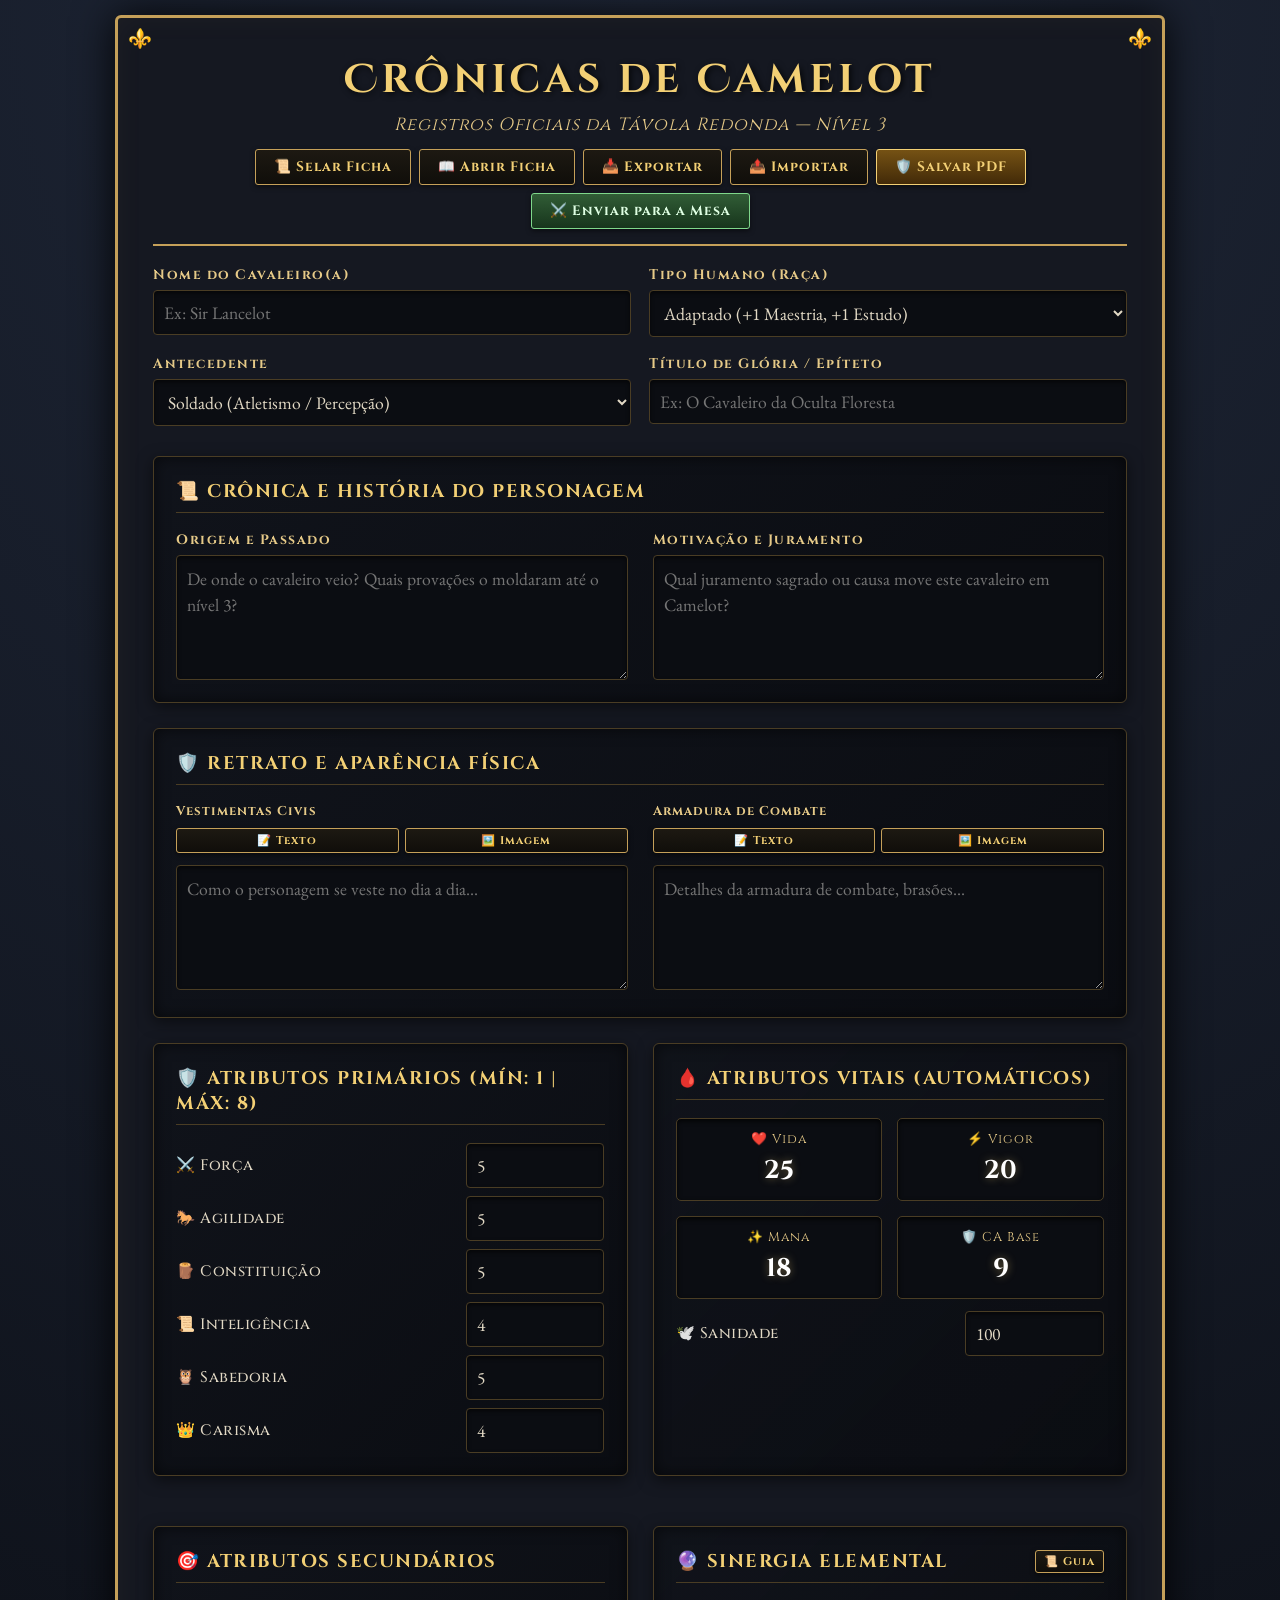
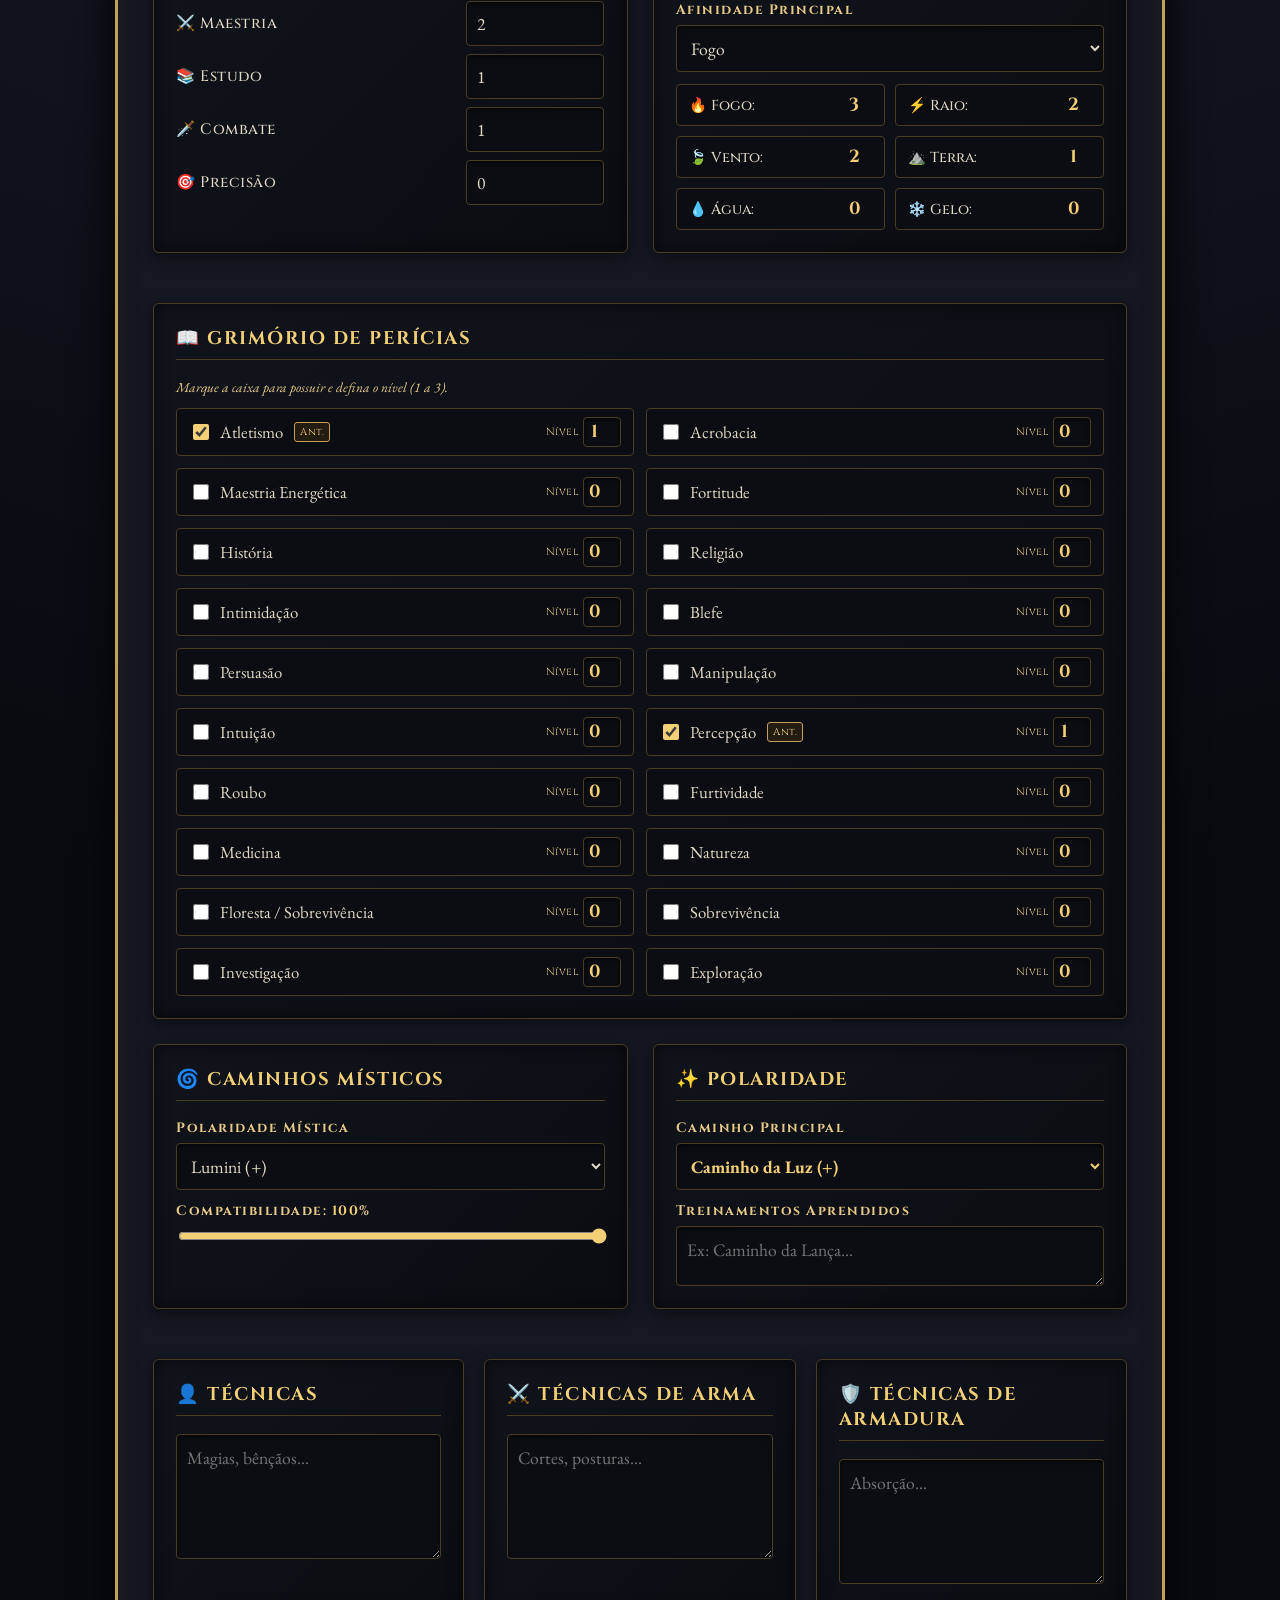
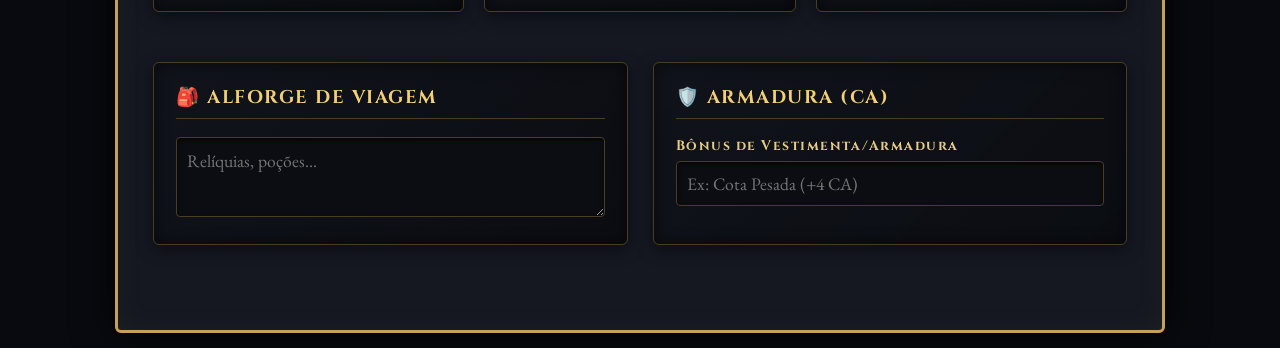
==== ficha-editor.html @ e9be127c "Add files via upload" ====
<!DOCTYPE html>
<html lang="pt-BR">
<head>
    <meta charset="UTF-8">
    <meta name="viewport" content="width=device-width, initial-scale=1.0">
    <title>Crônicas de Camelot — Ficha Integrada à Mesa</title>
    <link href="https://fonts.googleapis.com/css2?family=Cinzel+Decorative:wght@700&family=Cinzel:wght@500;700&family=EB+Garamond:ital,wght@0,400;0,600;1,400&display=swap" rel="stylesheet">
    <style>
        :root {
            --bg-color: #080a0f;
            --panel-bg: #151821; 
            --border-gold: #c5a059; 
            --border-gold-light: #e6ca88;
            --accent-gold: #f3d075; 
            --text-color: #e2d9c5; 
            --input-bg: #0b0d12;
            --iron-dark: #1b202c;
            --shadow-mystic: rgba(197, 160, 89, 0.15);
        }

        /* Correções essenciais para responsividade mobile total */
        * {
            box-sizing: border-box;
        }

        body {
            background-color: var(--bg-color);
            color: var(--text-color);
            font-family: 'EB Garamond', serif;
            margin: 0;
            padding: 15px 10px;
            background-image: 
                radial-gradient(circle at 50% 0%, #1f2738 0%, #080a0f 70%),
                repeating-linear-gradient(45deg, rgba(197,160,89,0.02) 0px, rgba(197,160,89,0.02) 2px, transparent 2px, transparent 40px);
            overflow-x: hidden;
        }

        .ficha-container {
            max-width: 1050px;
            width: 100%;
            margin: 0 auto;
            border: 2px solid var(--border-gold);
            background-color: var(--panel-bg);
            padding: 15px;
            box-shadow: 0 0 20px rgba(0,0,0,0.9);
            border-radius: 6px;
            position: relative;
        }

        @media (min-width: 768px) {
            .ficha-container {
                padding: 35px;
                border-width: 3px;
                box-shadow: 0 0 40px rgba(0,0,0,0.9), inset 0 0 30px rgba(197, 160, 89, 0.05);
            }
        }

        .ficha-container::before, .ficha-container::after {
            content: "⚜️";
            position: absolute;
            color: var(--border-gold);
            font-size: 1.2em;
        }
        .ficha-container::before { top: 8px; left: 10px; }
        .ficha-container::after { top: 8px; right: 10px; }

        header {
            text-align: center;
            border-bottom: 2px solid var(--border-gold);
            padding-bottom: 15px;
            margin-bottom: 20px;
            position: relative;
        }

        h1 {
            font-family: 'Cinzel Decorative', cursive;
            color: var(--accent-gold);
            margin: 0 0 6px 0;
            letter-spacing: 2px;
            font-size: 1.6em;
            text-shadow: 2px 2px 6px rgba(0,0,0,0.8);
        }

        @media (min-width: 768px) {
            h1 {
                font-size: 2.5em;
                letter-spacing: 4px;
            }
        }

        .subtitulo {
            font-family: 'Cinzel', serif;
            font-style: italic;
            color: var(--border-gold-light);
            margin-bottom: 12px;
            font-size: 0.9em;
            letter-spacing: 0.5px;
        }

        @media (min-width: 768px) {
            .subtitulo {
                font-size: 1.1em;
                letter-spacing: 1px;
            }
        }

        .botoes-topo {
            display: flex;
            gap: 8px;
            justify-content: center;
            margin-top: 10px;
            flex-wrap: wrap;
        }

        button {
            font-family: 'Cinzel', serif;
            background: linear-gradient(to bottom, #1d1912, #100e0a);
            color: var(--accent-gold);
            border: 1px solid var(--border-gold);
            padding: 6px 12px;
            cursor: pointer;
            font-weight: bold;
            font-size: 0.75em;
            letter-spacing: 0.5px;
            transition: all 0.3s ease;
            border-radius: 3px;
            box-shadow: 0 2px 5px rgba(0,0,0,0.5);
            flex: 1 1 auto;
            min-width: 120px;
        }

        @media (min-width: 768px) {
            button {
                padding: 8px 18px;
                font-size: 0.85em;
                letter-spacing: 1px;
                flex: initial;
            }
        }

        button:hover {
            background: linear-gradient(to bottom, var(--border-gold), #997839);
            color: #080a0f;
            box-shadow: 0 0 12px var(--border-gold);
            border-color: #fff;
        }

        .grid-dados-gerais {
            display: grid;
            grid-template-columns: 1fr;
            gap: 15px;
            margin-bottom: 20px;
        }

        @media (min-width: 768px) {
            .grid-dados-gerais {
                grid-template-columns: repeat(2, 1fr);
                gap: 18px;
                margin-bottom: 30px;
            }
        }

        .campo-texto {
            display: flex;
            flex-direction: column;
            width: 100%;
        }

        .campo-texto label {
            font-family: 'Cinzel', serif;
            font-size: 0.8em;
            color: var(--border-gold-light);
            margin-bottom: 4px;
            font-weight: 700;
            letter-spacing: 1px;
        }

        @media (min-width: 768px) {
            .campo-texto label {
                font-size: 0.85em;
                letter-spacing: 1.5px;
                margin-bottom: 6px;
            }
        }

        input[type="text"], input[type="number"], select, textarea {
            background-color: var(--input-bg);
            border: 1px solid #4a3d24;
            color: var(--text-color);
            padding: 8px;
            font-family: 'EB Garamond', serif;
            font-size: 1em;
            border-radius: 4px;
            width: 100%;
            box-shadow: inset 0 2px 4px rgba(0,0,0,0.6);
        }

        @media (min-width: 768px) {
            input[type="text"], input[type="number"], select, textarea {
                padding: 10px;
                font-size: 1.1em;
            }
        }

        input:focus, select:focus, textarea:focus {
            outline: none;
            border-color: var(--accent-gold);
            box-shadow: 0 0 8px rgba(243, 208, 117, 0.4), inset 0 2px 4px rgba(0,0,0,0.6);
        }

        .secao-flex {
            display: grid;
            grid-template-columns: 1fr;
            gap: 15px;
            margin-bottom: 20px;
        }

        @media (min-width: 768px) {
            .secao-flex {
                grid-template-columns: 1fr 1fr;
                gap: 25px;
                margin-bottom: 25px;
            }
        }

        .bloco {
            border: 1px solid #4a3d24;
            padding: 15px;
            background: linear-gradient(135deg, rgba(15,18,25,0.8) 0%, rgba(10,12,17,0.95) 100%);
            border-radius: 6px;
            box-shadow: 0 4px 15px rgba(0,0,0,0.5), inset 0 0 15px rgba(0,0,0,0.6);
            margin-bottom: 15px;
            position: relative;
            width: 100%;
            overflow: hidden;
        }

        @media (min-width: 768px) {
            .bloco {
                padding: 22px;
                margin-bottom: 25px;
            }
        }

        .bloco h2 {
            font-family: 'Cinzel', serif;
            font-size: 1em;
            color: var(--accent-gold);
            border-bottom: 1px solid #4a3d24;
            padding-bottom: 6px;
            margin-top: 0;
            margin-bottom: 12px;
            letter-spacing: 1px;
            text-transform: uppercase;
        }

        @media (min-width: 768px) {
            .bloco h2 {
                font-size: 1.15em;
                padding-bottom: 8px;
                margin-bottom: 18px;
                letter-spacing: 1.5px;
            }
        }

        .bloco-header-flex {
            display: flex;
            justify-content: space-between;
            align-items: center;
            border-bottom: 1px solid #4a3d24;
            padding-bottom: 6px;
            margin-bottom: 12px;
        }

        @media (min-width: 768px) {
            .bloco-header-flex {
                padding-bottom: 8px;
                margin-bottom: 18px;
            }
        }

        .bloco-header-flex h2 {
            margin: 0;
            border-bottom: none;
            padding-bottom: 0;
        }

        .grid-atributos {
            display: grid;
            grid-template-columns: 1fr 80px;
            gap: 8px;
            align-items: center;
        }

        @media (min-width: 768px) {
            .grid-atributos {
                grid-template-columns: 2fr 1fr;
                gap: 12px;
            }
        }

        .grid-atributos label {
            font-family: 'Cinzel', serif;
            font-weight: 500;
            font-size: 0.85em;
            letter-spacing: 0.5px;
        }

        @media (min-width: 768px) {
            .grid-atributos label {
                font-size: 0.95em;
            }
        }

        .grid-status {
            display: grid;
            grid-template-columns: repeat(2, 1fr);
            gap: 10px;
        }

        @media (min-width: 768px) {
            .grid-status {
                gap: 15px;
            }
        }

        .status-box {
            text-align: center;
            border: 1px solid #4a3d24;
            padding: 8px;
            background: var(--input-bg);
            border-radius: 5px;
            box-shadow: inset 0 2px 5px rgba(0,0,0,0.8);
        }

        @media (min-width: 768px) {
            .status-box {
                padding: 12px;
            }
        }

        .status-box span {
            display: block;
            font-family: 'Cinzel', serif;
            font-size: 0.7em;
            color: var(--border-gold-light);
            margin-bottom: 4px;
            letter-spacing: 0.5px;
        }

        @media (min-width: 768px) {
            .status-box span {
                font-size: 0.8em;
                letter-spacing: 1px;
                margin-bottom: 5px;
            }
        }

        .status-box .valor-auto {
            font-family: 'Cinzel', serif;
            font-size: 1.3em;
            font-weight: bold;
            color: #fff;
            text-shadow: 0 0 8px rgba(243, 208, 117, 0.4);
        }

        @media (min-width: 768px) {
            .status-box .valor-auto {
                font-size: 1.6em;
            }
        }

        .pentagono-grid {
            display: grid;
            grid-template-columns: 1fr;
            gap: 8px;
        }

        @media (min-width: 480px) {
            .pentagono-grid {
                grid-template-columns: repeat(2, 1fr);
                gap: 10px;
            }
        }

        .elemento-box {
            display: flex;
            justify-content: space-between;
            align-items: center;
            background: var(--input-bg);
            padding: 6px 10px;
            border: 1px solid #4a3d24;
            border-radius: 4px;
        }

        @media (min-width: 768px) {
            .elemento-box {
                padding: 8px 12px;
            }
        }

        .elemento-box label { 
            font-family: 'Cinzel', serif;
            font-weight: 500;
            font-size: 0.85em;
        }

        @media (min-width: 768px) {
            .elemento-box label {
                font-size: 0.9em;
            }
        }

        .elemento-box span.valor-elem { 
            font-family: 'Cinzel', serif;
            font-size: 1.1em; 
            font-weight: bold; 
            color: var(--accent-gold); 
            width: 35px; 
            text-align: center; 
        }

        .secao-tecnicas-tripla {
            display: grid;
            grid-template-columns: 1fr;
            gap: 15px;
            margin-bottom: 20px;
        }

        @media (min-width: 768px) {
            .secao-tecnicas-tripla {
                grid-template-columns: repeat(3, 1fr);
                gap: 20px;
                margin-bottom: 25px;
            }
        }

        textarea {
            width: 100%;
            box-sizing: border-box;
            resize: vertical;
            height: 100px;
            line-height: 1.4;
        }

        @media (min-width: 768px) {
            textarea {
                height: 125px;
                line-height: 1.5;
            }
        }

        .modo-container {
            display: flex;
            flex-direction: column;
            gap: 8px;
        }

        .botoes-modo {
            display: flex;
            gap: 6px;
            margin-bottom: 4px;
            flex-wrap: wrap;
        }

        .botoes-modo button {
            font-size: 0.7em;
            padding: 4px 8px;
            min-width: auto;
            flex: 1;
        }

        .painel-modo {
            display: none;
        }

        .painel-modo.ativo {
            display: block;
        }

        .preview-container {
            border: 1px dashed #4a3d24;
            padding: 8px;
            text-align: center;
            background: var(--input-bg);
            border-radius: 4px;
            min-height: 100px;
            display: flex;
            flex-direction: column;
            align-items: center;
            justify-content: center;
        }

        .preview-img {
            max-width: 100%;
            max-height: 130px;
            object-fit: contain;
            border-radius: 4px;
            border: 1px solid var(--border-gold);
            margin-top: 5px;
        }

        .pericias-container {
            display: grid;
            grid-template-columns: 1fr;
            gap: 8px;
            margin-top: 10px;
        }

        @media (min-width: 768px) {
            .pericias-container {
                grid-template-columns: repeat(2, 1fr);
                gap: 12px;
            }
        }

        .pericia-item {
            display: flex;
            align-items: center;
            justify-content: space-between;
            background: var(--input-bg);
            padding: 6px 10px;
            border: 1px solid #4a3d24;
            border-radius: 4px;
        }

        @media (min-width: 768px) {
            .pericia-item {
                padding: 8px 12px;
            }
        }

        .pericia-info {
            display: flex;
            align-items: center;
            gap: 6px;
            font-size: 0.95em;
            flex-wrap: wrap;
        }

        @media (min-width: 768px) {
            .pericia-info {
                gap: 8px;
                font-size: 1.05em;
            }
        }

        .pericia-info input[type="checkbox"] {
            accent-color: var(--accent-gold);
            width: 16px;
            height: 16px;
            cursor: pointer;
        }

        .pericia-graduacao {
            display: flex;
            align-items: center;
            gap: 4px;
        }

        .pericia-graduacao label {
            font-family: 'Cinzel', serif;
            font-size: 0.65em;
            color: var(--border-gold-light);
            letter-spacing: 0.5px;
        }

        .pericia-graduacao input[type="number"] {
            width: 38px;
            padding: 2px;
            text-align: center;
            font-weight: bold;
            color: var(--accent-gold);
            font-family: 'Cinzel', serif;
        }

        .tag-origem {
            font-family: 'Cinzel', serif;
            font-size: 0.6em;
            background: #231c11;
            color: var(--accent-gold);
            padding: 2px 5px;
            border-radius: 3px;
            border: 1px solid var(--border-gold);
            margin-left: 3px;
            letter-spacing: 0.5px;
        }

        .modal {
            display: none;
            position: fixed;
            z-index: 1000;
            left: 0;
            top: 0;
            width: 100%;
            height: 100%;
            overflow: auto;
            background-color: rgba(5,7,10,0.85);
            padding: 10px;
        }

        .modal-content {
            background-color: var(--panel-bg);
            margin: 20% auto;
            padding: 20px;
            border: 2px solid var(--border-gold);
            width: 100%;
            max-width: 600px;
            border-radius: 6px;
            box-shadow: 0 0 30px rgba(0,0,0,0.9);
            color: var(--text-color);
        }

        @media (min-width: 768px) {
            .modal-content {
                margin: 10% auto;
                padding: 30px;
            }
        }

        .modal-content h3 {
            font-family: 'Cinzel', serif;
            color: var(--accent-gold);
            margin-top: 0;
            border-bottom: 1px solid var(--border-gold);
            padding-bottom: 8px;
            letter-spacing: 1.5px;
        }

        .close-btn {
            color: var(--border-gold);
            float: right;
            font-size: 26px;
            font-weight: bold;
            cursor: pointer;
        }

        .close-btn:hover {
            color: #fff;
        }

        .modal-body ul {
            padding-left: 15px;
            line-height: 1.6;
            font-size: 0.95em;
        }

        /* CONFIGURAÇÕES DE IMPRESSÃO / PDF LIMPO */
        @media print {
            body {
                background: #080a0f !important;
                -webkit-print-color-adjust: exact;
                print-color-adjust: exact;
                padding: 0;
            }

            .botoes-topo, .botoes-modo, input[type="file"], button[onclick*="abrirModalPentagono"] {
                display: none !important;
            }

            .ficha-container {
                border: none;
                box-shadow: none;
                padding: 5px;
                max-width: 100%;
            }

            .bloco, header, .grid-dados-gerais, .secao-flex {
                break-inside: avoid;
                page-break-inside: avoid;
            }

            .pdf-page-break {
                break-before: page;
                page-break-before: always;
            }

            input[type="text"], input[type="number"], select {
                border: none !important;
                background: transparent !important;
                color: var(--accent-gold) !important;
                box-shadow: none !important;
                font-family: 'Cinzel', serif !important;
                font-weight: bold;
                padding: 0 !important;
            }

            textarea {
                border: 1px solid #4a3d24 !important;
                background: #0b0d12 !important;
                color: #e2d9c5 !important;
            }

            .pericia-item.nao-marcada-pdf {
                display: none !important;
            }
        }
        body.modo-visualizacao .botoes-topo { display:none !important; }
        body.modo-visualizacao input, body.modo-visualizacao select, body.modo-visualizacao textarea, body.modo-visualizacao input[type="range"], body.modo-visualizacao input[type="checkbox"] { pointer-events:none; }
        body.modo-visualizacao { padding-top: 8px; }
    </style>
</head>
<body>

<div class="ficha-container" id="ficha-para-pdf">
    <header>
        <h1>Crônicas de Camelot</h1>
        <div class="subtitulo">Registros Oficiais da Távola Redonda — Nível 3</div>
        <div class="botoes-topo">
            <button onclick="salvarLocal()">📜 Selar Ficha</button>
            <button onclick="carregarLocal()">📖 Abrir Ficha</button>
            <button onclick="exportarJSON()">📥 Exportar</button>
            <button onclick="importarJSON()">📤 Importar</button>
            <button onclick="gerarPDF()" style="background: linear-gradient(to bottom, #755214, #422a08); border-color: var(--accent-gold);">🛡️ Salvar PDF</button>
            <button onclick="enviarFichaParaMesa()" id="btn-enviar-mesa" style="background: linear-gradient(to bottom, #315d36, #17351c); border-color: #7fd88b; color: #dfffe3;">⚔️ Enviar para a Mesa</button>
            <input type="file" id="fileInput" style="display:none" onchange="lerArquivoJSON(event)">
        </div>
    </header>

    <!-- Dados do Cavaleiro / Nobre -->
    <div class="grid-dados-gerais">
        <div class="campo-texto">
            <label>Nome do Cavaleiro(a)</label>
            <input type="text" id="nome" placeholder="Ex: Sir Lancelot">
        </div>
        <div class="campo-texto">
            <label>Tipo Humano (Raça)</label>
            <select id="tipo_humano" onchange="atualizarOrigemPericias()">
                <option value="Adaptado">Adaptado (+1 Maestria, +1 Estudo)</option>
                <option value="Prodígio">Prodígio (+2 Maestria)</option>
                <option value="Esforço">Esforço (+1 Força, +1 Precisão)</option>
                <option value="Gênio">Gênio (+2 Estudo)</option>
                <option value="Robusto">Robusto (+2 Força)</option>
                <option value="Aguçado">Aguçado (+2 Precisão)</option>
            </select>
        </div>
        <div class="campo-texto">
            <label>Antecedente</label>
            <select id="antecedente" onchange="atualizarOrigemPericias()">
                <option value="Soldado">Soldado (Atletismo / Percepção)</option>
                <option value="Procurado">Procurado (Roubo / Furtividade)</option>
                <option value="Estudioso">Estudioso (Maestria Energética / Intuição)</option>
                <option value="Historiador">Historiador (História / Religião)</option>
                <option value="Malandro">Malandro (Persuasão / Manipulação)</option>
                <option value="Herói">Herói (Fortitude / Sobrevivência)</option>
                <option value="Vingador">Vingador (Investigação / Exploração)</option>
                <option value="Nativo">Nativo da Fronteira (Natureza / Floresta)</option>
            </select>
        </div>
        <div class="campo-texto">
            <label>Título de Glória / Epíteto</label>
            <input type="text" id="titulo" placeholder="Ex: O Cavaleiro da Oculta Floresta">
        </div>
    </div>

    <!-- Seção de História e Origem -->
    <div class="bloco">
        <h2>📜 Crônica e História do Personagem</h2>
        <div class="secao-flex" style="margin-bottom: 0;">
            <div class="campo-texto">
                <label>Origem e Passado</label>
                <textarea id="historia_origem" placeholder="De onde o cavaleiro veio? Quais provações o moldaram até o nível 3?"></textarea>
            </div>
            <div class="campo-texto">
                <label>Motivação e Juramento</label>
                <textarea id="historia_motivacao" placeholder="Qual juramento sagrado ou causa move este cavaleiro em Camelot?"></textarea>
            </div>
        </div>
    </div>

    <!-- Seção de Aparência -->
    <div class="bloco">
        <h2>🛡️ Retrato e Aparência Física</h2>
        <div class="secao-flex" style="margin-bottom: 0;">
            <div class="modo-container">
                <label style="font-family: 'Cinzel', serif; font-size: 0.8em; color: var(--border-gold-light); font-weight: 700; letter-spacing: 1px;">Vestimentas Civis</label>
                <div class="botoes-modo">
                    <button type="button" onclick="mudarModoAparencia('civil', 'texto')">📝 Texto</button>
                    <button type="button" onclick="mudarModoAparencia('civil', 'imagem')">🖼️ Imagem</button>
                </div>
                <div id="painel_civil_texto" class="painel-modo ativo">
                    <textarea id="aparencia_civil" placeholder="Como o personagem se veste no dia a dia..."></textarea>
                </div>
                <div id="painel_civil_imagem" class="painel-modo">
                    <div class="preview-container">
                        <input type="file" accept="image/*" onchange="carregarImagem(event, 'preview_civil_img', 'input_civil_base64')" style="font-size: 0.75em;">
                        <input type="hidden" id="input_civil_base64">
                        <div id="container_preview_civil">
                            <img id="preview_civil_img" class="preview-img" style="display:none;">
                        </div>
                    </div>
                </div>
            </div>

            <div class="modo-container">
                <label style="font-family: 'Cinzel', serif; font-size: 0.8em; color: var(--border-gold-light); font-weight: 700; letter-spacing: 1px;">Armadura de Combate</label>
                <div class="botoes-modo">
                    <button type="button" onclick="mudarModoAparencia('armadura', 'texto')">📝 Texto</button>
                    <button type="button" onclick="mudarModoAparencia('armadura', 'imagem')">🖼️ Imagem</button>
                </div>
                <div id="painel_armadura_texto" class="painel-modo ativo">
                    <textarea id="aparencia_armadura" placeholder="Detalhes da armadura de combate, brasões..."></textarea>
                </div>
                <div id="painel_armadura_imagem" class="painel-modo">
                    <div class="preview-container">
                        <input type="file" accept="image/*" onchange="carregarImagem(event, 'preview_armadura_img', 'input_armadura_base64')" style="font-size: 0.75em;">
                        <input type="hidden" id="input_armadura_base64">
                        <div id="container_preview_armadura">
                            <img id="preview_armadura_img" class="preview-img" style="display:none;">
                        </div>
                    </div>
                </div>
            </div>
        </div>
    </div>

    <!-- SALTO DE PÁGINA ESTRUTURADO PARA O PDF -->
    <div class="pdf-page-break"></div>

    <!-- Atributos Primários e Sinais Vitais -->
    <div class="secao-flex">
        <div class="bloco">
            <h2>🛡️ Atributos Primários (Mín: 1 | Máx: 8)</h2>
            <div class="grid-atributos" style="margin-bottom: 8px;">
                <label>⚔️ Força</label>
                <input type="number" id="attr_forca" value="5" min="1" max="8" onchange="calcularTudo()">
            </div>
            <div class="grid-atributos" style="margin-bottom: 8px;">
                <label>🐎 Agilidade</label>
                <input type="number" id="attr_agilidade" value="5" min="1" max="8" onchange="calcularTudo()">
            </div>
            <div class="grid-atributos" style="margin-bottom: 8px;">
                <label>🪵 Constituição</label>
                <input type="number" id="attr_constituicao" value="5" min="1" max="8" onchange="calcularTudo()">
            </div>
            <div class="grid-atributos" style="margin-bottom: 8px;">
                <label>📜 Inteligência</label>
                <input type="number" id="attr_inteligencia" value="4" min="1" max="8" onchange="calcularTudo()">
            </div>
            <div class="grid-atributos" style="margin-bottom: 8px;">
                <label>🦉 Sabedoria</label>
                <input type="number" id="attr_sabedoria" value="5" min="1" max="8" onchange="calcularTudo()">
            </div>
            <div class="grid-atributos">
                <label>👑 Carisma</label>
                <input type="number" id="attr_carisma" value="4" min="1" max="8" onchange="calcularTudo()">
            </div>
        </div>

        <div class="bloco">
            <h2>🩸 Atributos Vitais (Automáticos)</h2>
            <div class="grid-status" style="margin-bottom: 12px;">
                <div class="status-box">
                    <span>❤️ Vida</span>
                    <div class="valor-auto" id="vida_max">25</div>
                </div>
                <div class="status-box">
                    <span>⚡ Vigor</span>
                    <div class="valor-auto" id="vigor_max">20</div>
                </div>
                <div class="status-box">
                    <span>✨ Mana</span>
                    <div class="valor-auto" id="manipulacao_max">18</div>
                </div>
                <div class="status-box">
                    <span>🛡️ CA Base</span>
                    <div class="valor-auto" id="ca_base">9</div>
                </div>
            </div>
            <div class="grid-atributos">
                <label>🕊️ Sanidade</label>
                <input type="number" id="sanidade_atual" value="100">
            </div>
        </div>
    </div>

    <!-- Atributos Secundários e Elementos -->
    <div class="secao-flex">
        <div class="bloco">
            <h2>🎯 Atributos Secundários</h2>
            <div class="grid-atributos" style="margin-bottom: 8px;">
                <label>⚔️ Maestria</label>
                <input type="number" id="sec_maestria" value="2" min="0" max="8">
            </div>
            <div class="grid-atributos" style="margin-bottom: 8px;">
                <label>📚 Estudo</label>
                <input type="number" id="sec_estudo" value="1" min="0" max="8">
            </div>
            <div class="grid-atributos" style="margin-bottom: 8px;">
                <label>🗡️ Combate</label>
                <input type="number" id="sec_combate" value="1" min="0" max="8">
            </div>
            <div class="grid-atributos">
                <label>🎯 Precisão</label>
                <input type="number" id="sec_precisao" value="0" min="0" max="8">
            </div>
        </div>

        <div class="bloco">
            <div class="bloco-header-flex">
                <h2>🔮 Sinergia Elemental</h2>
                <button type="button" onclick="abrirModalPentagono()" style="font-size: 0.7em; padding: 3px 8px; min-width: auto;">📜 Guia</button>
            </div>
            <div class="campo-texto" style="margin-bottom: 12px;">
                <label>Afinidade Principal</label>
                <select id="afinidade_principal" onchange="atualizarElementos()">
                    <option value="Fogo">Fogo</option>
                    <option value="Raio">Raio</option>
                    <option value="Terra">Terra</option>
                    <option value="Água">Água</option>
                    <option value="Gelo">Gelo</option>
                    <option value="Vento">Vento</option>
                </select>
            </div>
            <div class="pentagono-grid">
                <div class="elemento-box"><label>🔥 Fogo:</label><span id="val_fogo" class="valor-elem">3</span></div>
                <div class="elemento-box"><label>⚡ Raio:</label><span id="val_raio" class="valor-elem">2</span></div>
                <div class="elemento-box"><label>🍃 Vento:</label><span id="val_vento" class="valor-elem">2</span></div>
                <div class="elemento-box"><label>⛰️ Terra:</label><span id="val_terra" class="valor-elem">1</span></div>
                <div class="elemento-box"><label>💧 Água:</label><span id="val_agua" class="valor-elem">0</span></div>
                <div class="elemento-box"><label>❄️ Gelo:</label><span id="val_gelo" class="valor-elem">0</span></div>
            </div>
        </div>
    </div>

    <!-- SEGUNDO SALTO DE PÁGINA PARA O PDF -->
    <div class="pdf-page-break"></div>

    <!-- Seção Detalhada de Perícias -->
    <div class="bloco">
        <h2>📖 Grimório de Perícias</h2>
        <div style="font-size: 0.85em; color: var(--border-gold-light); margin-bottom: 12px; font-style: italic;">
            Marque a caixa para possuir e defina o nível (1 a 3).
        </div>
        <div class="pericias-container" id="lista_pericias_container"></div>
    </div>

    <!-- Seção de Polaridade Energética e Caminhos (Seções Trocadas conforme instrução) -->
    <div class="secao-flex">
        <div class="bloco">
            <h2>🌀 Caminhos Místicos</h2>
            <div class="campo-texto" style="margin-bottom: 12px;">
                <label>Polaridade Mística</label>
                <select id="polaridade_energia">
                    <option value="Lumini">Lumini (+)</option>
                    <option value="Umbra">Umbra (-)</option>
                </select>
            </div>
            <div class="campo-texto">
                <label>Compatibilidade: <span id="label_porcentagem_valor" style="color: var(--accent-gold);">100</span>%</label>
                <input type="range" id="energia_porcentagem" min="0" max="100" value="100" oninput="atualizarPorcentagemEnergia(this.value)" style="accent-color: var(--accent-gold); cursor: pointer; width: 100%;">
            </div>
        </div>

        <div class="bloco">
            <h2>✨ Polaridade</h2>
            <div class="campo-texto" style="margin-bottom: 12px;">
                <label>Caminho Principal</label>
                <select id="caminho_principal" style="font-weight: bold; color: var(--accent-gold);">
                    <option value="Luz">Caminho da Luz (+)</option>
                    <option value="Sombras">Caminho das Sombras (-)</option>
                </select>
            </div>
            <div class="campo-texto">
                <label>Treinamentos Aprendidos</label>
                <textarea id="caminhos_treinados" style="height: 60px;" placeholder="Ex: Caminho da Lança..."></textarea>
            </div>
        </div>
    </div>

    <!-- Técnicas Triplas -->
    <div class="secao-tecnicas-tripla">
        <div class="bloco">
            <h2>👤 Técnicas</h2>
            <textarea id="tecnicas_personagem" placeholder="Magias, bênçãos..."></textarea>
        </div>
        <div class="bloco">
            <h2>⚔️ Técnicas de Arma</h2>
            <textarea id="tecnicas_arma" placeholder="Cortes, posturas..."></textarea>
        </div>
        <div class="bloco">
            <h2>🛡️ Técnicas de Armadura</h2>
            <textarea id="tecnicas_armadura" placeholder="Absorção..."></textarea>
        </div>
    </div>

    <!-- Alforge e Energias -->
    <div class="secao-flex">
        <div class="bloco">
            <h2>🎒 Alforge de Viagem</h2>
            <textarea id="inventario" style="height: 80px;" placeholder="Relíquias, poções..."></textarea>
        </div>
        <div class="bloco">
            <h2>🛡️ Armadura (CA)</h2>
            <div class="campo-texto" style="margin-bottom: 8px;">
                <label>Bônus de Vestimenta/Armadura</label>
                <input type="text" id="armadura_tipo" placeholder="Ex: Cota Pesada (+4 CA)">
            </div>
        </div>
    </div>

</div>

<!-- Janela Modal (Guia do Pentágono Elemental) -->
<div id="modalPentagono" class="modal">
    <div class="modal-content">
        <span class="close-btn" onclick="fecharModalPentagono()">&times;</span>
        <h3>🔮 Guia do Pentágono Elemental</h3>
        <div class="modal-body">
            <p>Ao selecionar a sua <b>Afinidade Principal</b>, o diagrama calcula automaticamente o fluxo de sinergia:</p>
            <ul>
                <li><b>Valores:</b>
                    <br>• <b>Principal:</b> <b>3</b>.
                    <br>• <b>Conexão Forte:</b> <b>2</b>.
                    <br>• <b>Conexão Fraca:</b> <b>1</b>.
                    <br>• <b>Opostos:</b> <b>0</b>.
                </li>
            </ul>
        </div>
    </div>
</div>

<script>
const mapaSinergias = {
    "Fogo": { Fogo: 3, Raio: 2, Vento: 2, Terra: 1, Água: 0, Gelo: 0 },
    "Raio": { Raio: 3, Fogo: 2, Terra: 2, Vento: 1, Gelo: 0, Água: 0 },
    "Terra": { Terra: 3, Raio: 2, Gelo: 2, Água: 1, Fogo: 0, Vento: 0 },
    "Água": { Água: 3, Gelo: 2, Terra: 2, Fogo: 1, Raio: 0, Gelo: 0 },
    "Gelo": { Gelo: 3, Água: 2, Vento: 2, Terra: 1, Fogo: 0, Raio: 0 },
    "Vento": { Vento: 3, Fogo: 2, Gelo: 2, Raio: 1, Terra: 0, Água: 0 }
};

const periciasCatalogo = [
    { id: 'atletismo', nome: 'Atletismo', antecedentes: ['Soldado'] },
    { id: 'acrobacia', nome: 'Acrobacia', antecedentes: [] },
    { id: 'maestria_energetica', nome: 'Maestria Energética', antecedentes: ['Estudioso'] },
    { id: 'fortitude', nome: 'Fortitude', antecedentes: ['Herói'] },
    { id: 'historia', nome: 'História', antecedentes: ['Historiador'] },
    { id: 'religiao', nome: 'Religião', antecedentes: ['Historiador'] },
    { id: 'intimidacao', nome: 'Intimidação', antecedentes: [] },
    { id: 'blefe', nome: 'Blefe', antecedentes: [] },
    { id: 'persuasao', nome: 'Persuasão', antecedentes: ['Malandro'] },
    { id: 'manipulacao', nome: 'Manipulação', antecedentes: ['Malandro'] },
    { id: 'intuicao', nome: 'Intuição', antecedentes: ['Estudioso'] },
    { id: 'percepcao', nome: 'Percepção', antecedentes: ['Soldado'] },
    { id: 'roubo', nome: 'Roubo', antecedentes: ['Procurado'] },
    { id: 'furtividade', nome: 'Furtividade', antecedentes: ['Procurado'] },
    { id: 'medicina', nome: 'Medicina', antecedentes: [] },
    { id: 'natureza', nome: 'Natureza', antecedentes: ['Nativo'] },
    { id: 'floresta', nome: 'Floresta / Sobrevivência', antecedentes: ['Nativo'] },
    { id: 'sobrevivencia', nome: 'Sobrevivência', antecedentes: ['Herói'] },
    { id: 'investigacao', nome: 'Investigação', antecedentes: ['Vingador'] },
    { id: 'exploracao', nome: 'Exploração', antecedentes: ['Vingador'] }
];

function construirListaPericias() {
    const container = document.getElementById('lista_pericias_container');
    container.innerHTML = '';
    periciasCatalogo.forEach(p => {
        container.innerHTML += `
            <div class="pericia-item" id="per_item_div_${p.id}">
                <div class="pericia-info">
                    <input type="checkbox" id="per_chk_${p.id}" onchange="verificarPericiaImpressao('${p.id}')">
                    <label for="per_chk_${p.id}">${p.nome}</label>
                    <span id="per_tag_${p.id}" style="display:none;" class="tag-origem">Ant.</span>
                </div>
                <div class="pericia-graduacao">
                    <label>Nível</label>
                    <input type="number" id="per_val_${p.id}" min="0" max="3" value="0" onchange="verificarPericiaImpressao('${p.id}')">
                </div>
            </div>
        `;
    });
    atualizarOrigemPericias();
}

function verificarPericiaImpressao(id) {
    const chk = document.getElementById(`per_chk_${id}`);
    const val = document.getElementById(`per_val_${id}`);
    const itemDiv = document.getElementById(`per_item_div_${id}`);
    
    if (!chk.checked && parseInt(val.value) === 0) {
        itemDiv.classList.add('nao-marcada-pdf');
    } else {
        itemDiv.classList.remove('nao-marcada-pdf');
    }
}

function atualizarOrigemPericias() {
    const antecedenteSelecionado = document.getElementById('antecedente').value;
    periciasCatalogo.forEach(p => {
        const tag = document.getElementById(`per_tag_${p.id}`);
        const chk = document.getElementById(`per_chk_${p.id}`);
        const val = document.getElementById(`per_val_${p.id}`);
        if (p.antecedentes.includes(antecedenteSelecionado)) {
            tag.style.display = 'inline-block';
            chk.checked = true; 
            if (parseInt(val.value) === 0) val.value = 1; 
        } else {
            tag.style.display = 'none';
        }
        verificarPericiaImpressao(p.id);
    });
}

function mudarModoAparencia(alvo, modo) {
    const painelTexto = document.getElementById(`painel_${alvo}_texto`);
    const painelImagem = document.getElementById(`painel_${alvo}_imagem`);
    if (modo === 'texto') {
        painelTexto.classList.add('ativo');
        painelImagem.classList.remove('ativo');
    } else {
        painelTexto.classList.remove('ativo');
        painelImagem.classList.add('ativo');
    }
}

function carregarImagem(event, idImgPreview, idInputHidden) {
    const file = event.target.files[0];
    if (!file) return;
    const reader = new FileReader();
    reader.onload = function(e) {
        const base64String = e.target.result;
        document.getElementById(idInputHidden).value = base64String;
        const imgElement = document.getElementById(idImgPreview);
        imgElement.src = base64String;
        imgElement.style.display = 'block';
    };
    reader.readAsDataURL(file);
}

function atualizarPorcentagemEnergia(valor) {
    document.getElementById('label_porcentagem_valor').innerText = valor;
}

function calcularTudo() {
    const forca = parseInt(document.getElementById('attr_forca').value) || 0;
    const agilidade = parseInt(document.getElementById('attr_agilidade').value) || 0;
    const constituicao = parseInt(document.getElementById('attr_constituicao').value) || 0;
    const inteligencia = parseInt(document.getElementById('attr_inteligencia').value) || 0;
    const sabedoria = parseInt(document.getElementById('attr_sabedoria').value) || 0;
    const carisma = parseInt(document.getElementById('attr_carisma').value) || 0;

    document.getElementById('vida_max').innerText = 20 + constituicao;
    document.getElementById('vigor_max').innerText = 10 + forca + constituicao;
    document.getElementById('manipulacao_max').innerText = 9 + inteligencia + sabedoria;
    document.getElementById('ca_base').innerText = carisma + agilidade;
}

function atualizarElementos() {
    const escolha = document.getElementById('afinidade_principal').value;
    const sinergia = mapaSinergias[escolha];
    if (!sinergia) return;

    document.getElementById('val_fogo').innerText = sinergia.Fogo;
    document.getElementById('val_raio').innerText = sinergia.Raio;
    document.getElementById('val_vento').innerText = sinergia.Vento;
    document.getElementById('val_terra').innerText = sinergia.Terra;
    document.getElementById('val_agua').innerText = sinergia.Água;
    document.getElementById('val_gelo').innerText = sinergia.Gelo;
}

function abrirModalPentagono() {
    document.getElementById('modalPentagono').style.display = 'block';
}

function fecharModalPentagono() {
    document.getElementById('modalPentagono').style.display = 'none';
}

window.onclick = function(event) {
    const modal = document.getElementById('modalPentagono');
    if (event.target == modal) modal.style.display = 'none';
}

function gerarPDF() {
    window.print();
}

const listaCamposFixos = [
    'nome', 'tipo_humano', 'antecedente', 'titulo',
    'historia_origem', 'historia_motivacao',
    'aparencia_civil', 'input_civil_base64',
    'aparencia_armadura', 'input_armadura_base64',
    'attr_forca', 'attr_agilidade', 'attr_constituicao', 'attr_inteligencia', 'attr_sabedoria', 'attr_carisma',
    'sanidade_atual', 'sec_maestria', 'sec_estudo', 'sec_combate', 'sec_precisao',
    'afinidade_principal', 'polaridade_energia', 'energia_porcentagem',
    'caminho_principal', 'caminhos_treinados',
    'tecnicas_personagem', 'tecnicas_arma', 'tecnicas_armadura', 'inventario', 'armadura_tipo'
];

function obterDadosFicha() {
    let dados = {};
    listaCamposFixos.forEach(id => { 
        const el = document.getElementById(id);
        dados[id] = el ? el.value : ''; 
    });
    let dadosPericias = {};
    periciasCatalogo.forEach(p => {
        dadosPericias[p.id] = {
            checked: document.getElementById(`per_chk_${p.id}`).checked,
            valor: document.getElementById(`per_val_${p.id}`).value
        };
    });
    dados['pericias_dados'] = dadosPericias;
    return dados;
}

function carregarDadosFicha(dados) {
    if (!dados) return;
    Object.keys(dados).forEach(id => {
        if (id === 'pericias_dados') return;
        const el = document.getElementById(id);
        if (el) {
            el.value = dados[id];
            if (id === 'energia_porcentagem') atualizarPorcentagemEnergia(dados[id]);
            if (id === 'input_civil_base64' && dados[id]) {
                const img = document.getElementById('preview_civil_img');
                img.src = dados[id];
                img.style.display = 'block';
                mudarModoAparencia('civil', 'imagem');
            }
            if (id === 'input_armadura_base64' && dados[id]) {
                const img = document.getElementById('preview_armadura_img');
                img.src = dados[id];
                img.style.display = 'block';
                mudarModoAparencia('armadura', 'imagem');
            }
        }
    });
    if (dados['pericias_dados']) {
        Object.keys(dados['pericias_dados']).forEach(pid => {
            const pInfo = dados['pericias_dados'][pid];
            const chk = document.getElementById(`per_chk_${pid}`);
            const val = document.getElementById(`per_val_${pid}`);
            if (chk) chk.checked = pInfo.checked;
            if (val) val.value = pInfo.valor;
            verificarPericiaImpressao(pid);
        });
    }
    calcularTudo();
    atualizarElementos();
    atualizarOrigemPericias();
}

function salvarLocal() {
    localStorage.setItem('ficha_camelot_2d10_nvl3_arturiano', JSON.stringify(obterDadosFicha()));
    alert('📜 Os registros e o pergaminho deste Cavaleiro foram selados com honra!');
}

function carregarLocal() {
    const dados = localStorage.getItem('ficha_camelot_2d10_nvl3_arturiano');
    if (dados) {
        carregarDadosFicha(JSON.parse(dados));
        alert('📖 O pergaminho sagrado foi reaberto perante a Távola Redonda!');
    } else {
        alert('Nenhum registro encontrado neste navegador.');
    }
}

function exportarJSON() {
    const nomeCavaleiro = document.getElementById('nome').value || 'cavaleiro';
    const dataStr = "data:text/json;charset=utf-8," + encodeURIComponent(JSON.stringify(obterDadosFicha(), null, 2));
    const downloadAnchor = document.createElement('a');
    downloadAnchor.setAttribute("href", dataStr);
    downloadAnchor.setAttribute("download", `cronica_nvl3_${nomeCavaleiro}.json`);
    document.body.appendChild(downloadAnchor);
    downloadAnchor.click();
    downloadAnchor.remove();
}

function importarJSON() {
    document.getElementById('fileInput').click();
}

function lerArquivoJSON(event) {
    const file = event.target.files[0];
    if (!file) return;
    const reader = new FileReader();
    reader.onload = function(e) {
        try {
            const dados = JSON.parse(e.target.result);
            carregarDadosFicha(dados);
            alert('⚔️ A crônica do Cavaleiro foi importada com sucesso!');
        } catch (err) {
            alert('Erro ao decifrar o pergaminho (JSON inválido).');
        }
    };
    reader.readAsText(file);
}

window.onload = function() {
    construirListaPericias();
    calcularTudo();
    atualizarElementos();
    atualizarPorcentagemEnergia(document.getElementById('energia_porcentagem').value);
    inicializarIntegracaoMesa();
};

function enviarFichaParaMesa() {
    try {
        const dados = obterDadosFicha();
        window.parent.postMessage({ type: 'cronicas-camelot-ficha-pronta', dados: dados }, window.location.origin);
    } catch (err) {
        alert('Não foi possível enviar a ficha para a mesa.');
        console.error(err);
    }
}

function inicializarIntegracaoMesa() {
    const params = new URLSearchParams(window.location.search);
    const visualizacao = params.get('modo') === 'visualizacao';
    if (visualizacao) document.body.classList.add('modo-visualizacao');

    window.addEventListener('message', function(event) {
        if (event.origin !== window.location.origin) return;
        if (!event.data || event.data.type !== 'cronicas-camelot-carregar-ficha') return;
        if (event.data.dados) {
            carregarDadosFicha(event.data.dados);
            if (visualizacao) {
                setTimeout(() => {
                    document.querySelectorAll('input, select, textarea, button').forEach(el => { el.disabled = true; });
                }, 50);
            }
        }
    });
}
</script>

</body>
</html>
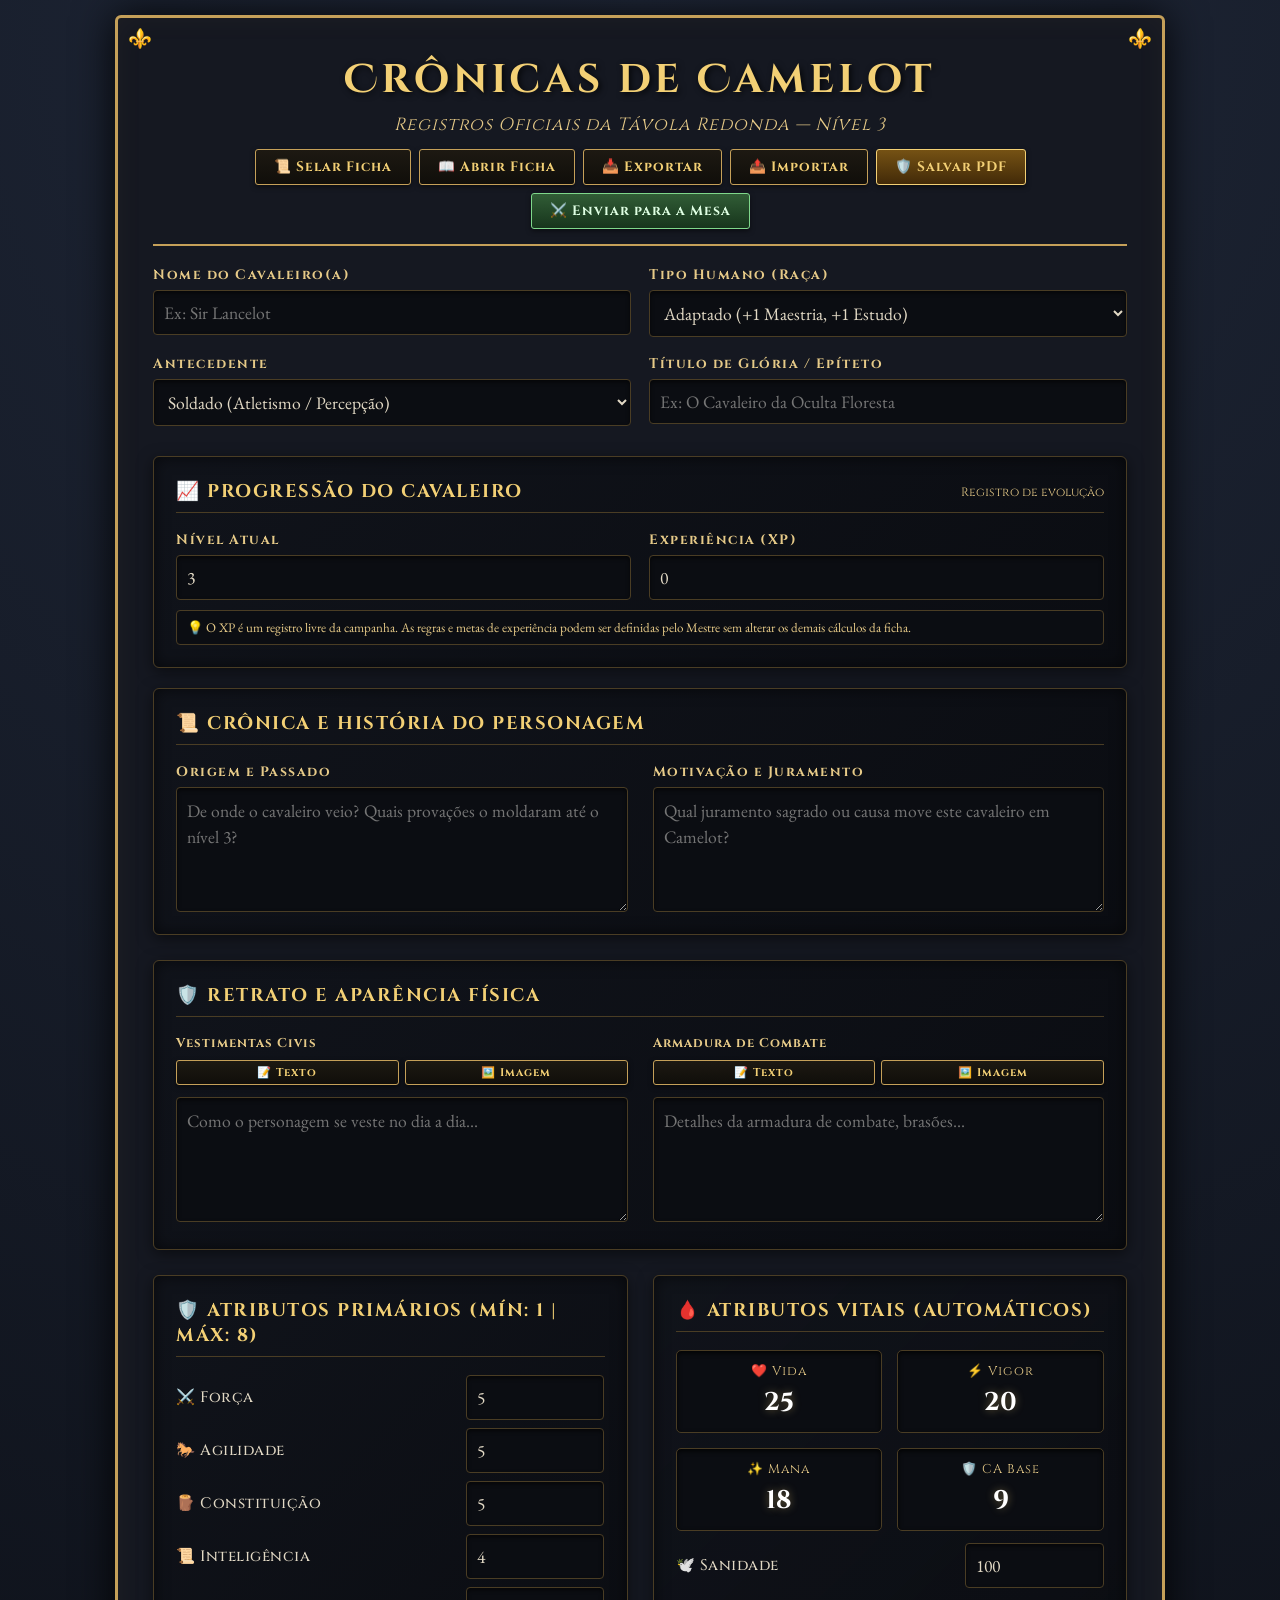
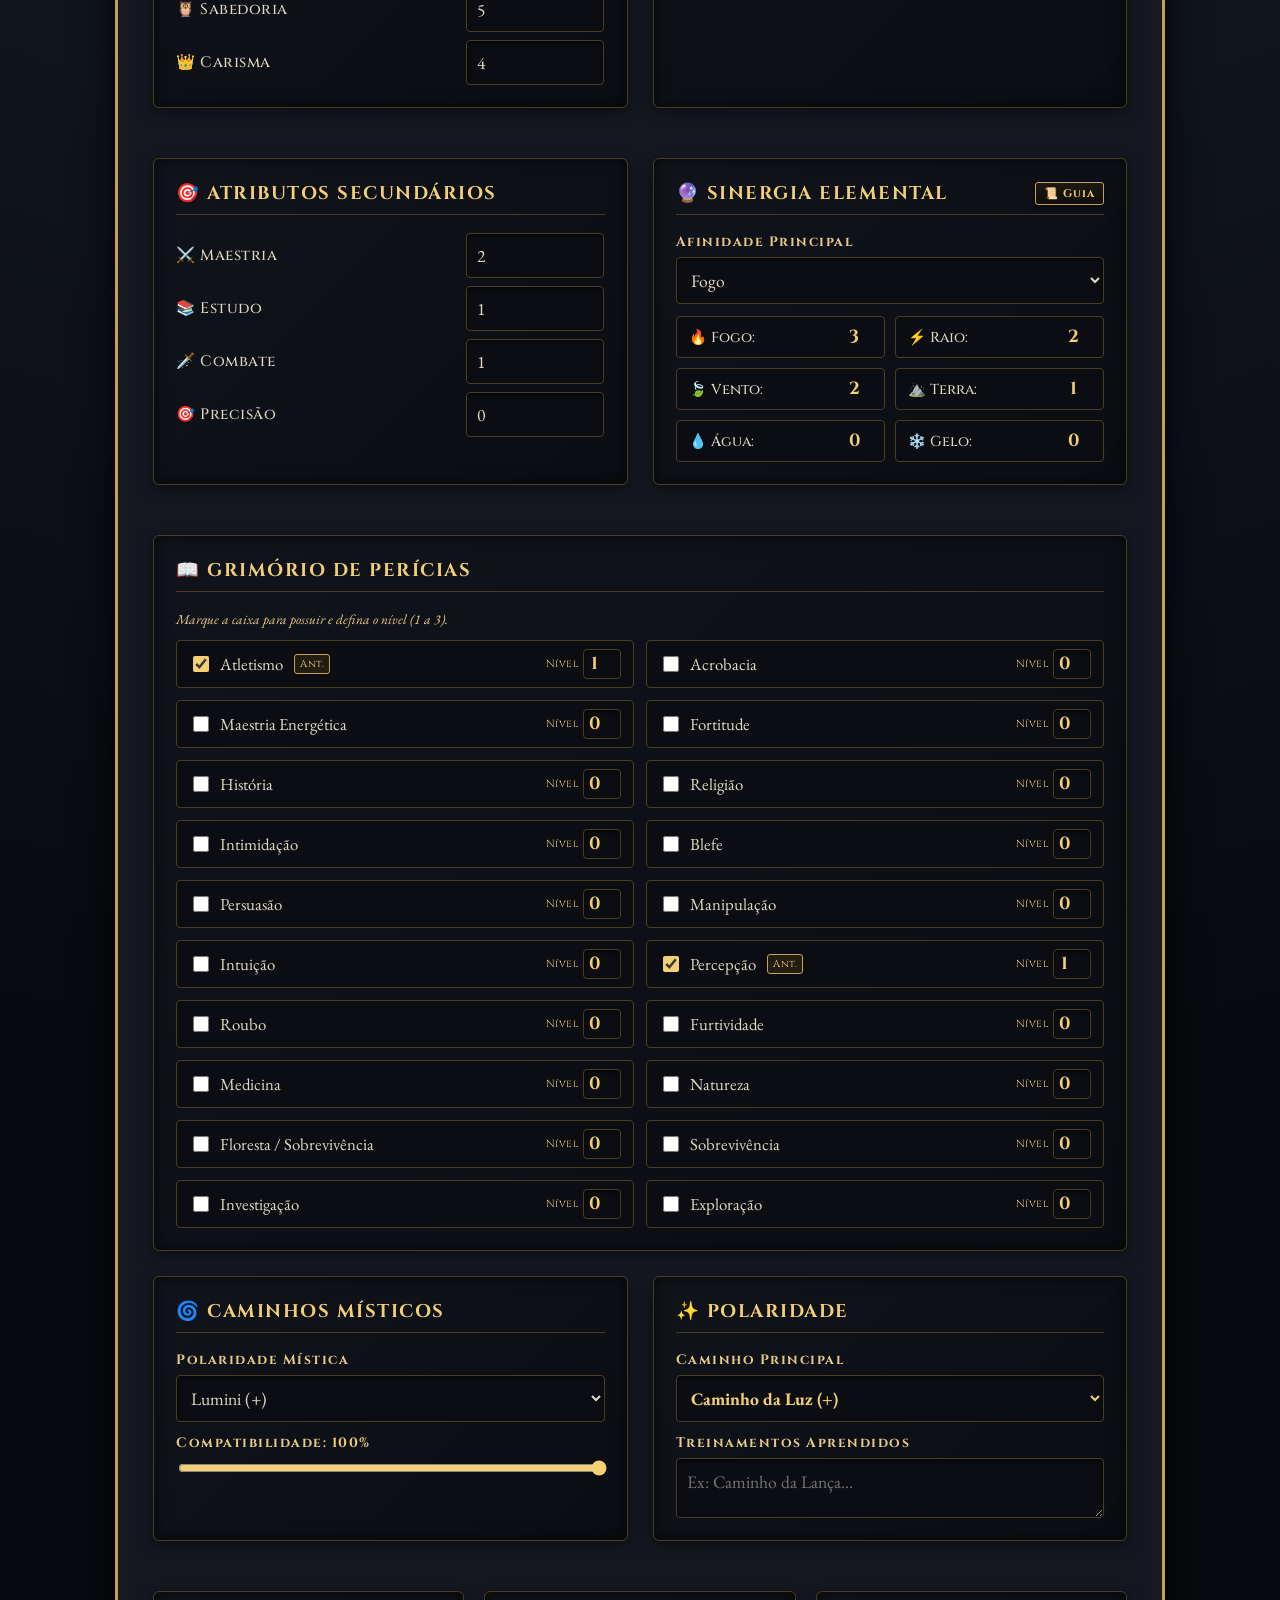
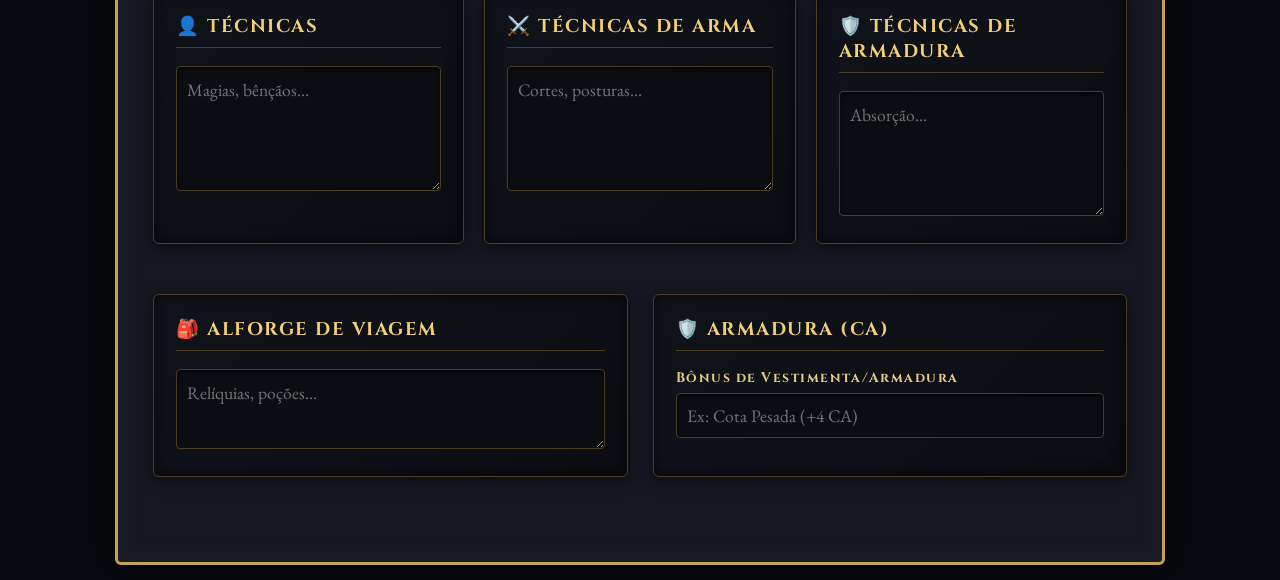
==== commit 4b5cd48d: "Add files via upload" ====
--- a/ficha-editor.html
+++ b/ficha-editor.html
@@ -696,6 +696,7 @@
             }
         }
         body.modo-visualizacao .botoes-topo { display:none !important; }
+        body.modo-edicao #btn-enviar-mesa::after { content: ''; }
         body.modo-visualizacao input, body.modo-visualizacao select, body.modo-visualizacao textarea, body.modo-visualizacao input[type="range"], body.modo-visualizacao input[type="checkbox"] { pointer-events:none; }
         body.modo-visualizacao { padding-top: 8px; }
     </style>
@@ -705,7 +706,7 @@
 <div class="ficha-container" id="ficha-para-pdf">
     <header>
         <h1>Crônicas de Camelot</h1>
-        <div class="subtitulo">Registros Oficiais da Távola Redonda — Nível 3</div>
+        <div class="subtitulo">Registros Oficiais da Távola Redonda — <span id="subtitulo-nivel">Nível 3</span></div>
         <div class="botoes-topo">
             <button onclick="salvarLocal()">📜 Selar Ficha</button>
             <button onclick="carregarLocal()">📖 Abrir Ficha</button>
@@ -750,6 +751,27 @@
         <div class="campo-texto">
             <label>Título de Glória / Epíteto</label>
             <input type="text" id="titulo" placeholder="Ex: O Cavaleiro da Oculta Floresta">
+        </div>
+    </div>
+
+    <!-- Progressão do Personagem -->
+    <div class="bloco" style="margin-bottom: 20px;">
+        <div class="bloco-header-flex">
+            <h2>📈 Progressão do Cavaleiro</h2>
+            <span style="font-family: 'Cinzel', serif; color: var(--border-gold-light); font-size: 0.75em;">Registro de evolução</span>
+        </div>
+        <div class="grid-dados-gerais" style="margin-bottom: 0;">
+            <div class="campo-texto">
+                <label>Nível Atual</label>
+                <input type="number" id="nivel" value="3" min="1" max="20" onchange="atualizarNivelFicha()">
+            </div>
+            <div class="campo-texto">
+                <label>Experiência (XP)</label>
+                <input type="number" id="xp_atual" value="0" min="0" step="1" onchange="atualizarProgressaoFicha()">
+            </div>
+        </div>
+        <div style="margin-top: 10px; padding: 8px 10px; border: 1px solid #4a3d24; background: var(--input-bg); border-radius: 4px; color: var(--border-gold-light); font-size: 0.82em;">
+            💡 O XP é um registro livre da campanha. As regras e metas de experiência podem ser definidas pelo Mestre sem alterar os demais cálculos da ficha.
         </div>
     </div>
 
@@ -1133,6 +1155,25 @@
     document.getElementById('label_porcentagem_valor').innerText = valor;
 }
 
+function atualizarNivelFicha() {
+    const nivelEl = document.getElementById('nivel');
+    if (!nivelEl) return;
+    let nivel = parseInt(nivelEl.value) || 1;
+    nivel = Math.max(1, Math.min(20, nivel));
+    nivelEl.value = nivel;
+    const subtitulo = document.getElementById('subtitulo-nivel');
+    if (subtitulo) subtitulo.innerText = `Nível ${nivel}`;
+}
+
+function atualizarProgressaoFicha() {
+    const xpEl = document.getElementById('xp_atual');
+    if (xpEl) {
+        const xp = Math.max(0, parseInt(xpEl.value) || 0);
+        xpEl.value = xp;
+    }
+    atualizarNivelFicha();
+}
+
 function calcularTudo() {
     const forca = parseInt(document.getElementById('attr_forca').value) || 0;
     const agilidade = parseInt(document.getElementById('attr_agilidade').value) || 0;
@@ -1178,7 +1219,7 @@
 }
 
 const listaCamposFixos = [
-    'nome', 'tipo_humano', 'antecedente', 'titulo',
+    'nome', 'tipo_humano', 'antecedente', 'titulo', 'nivel', 'xp_atual',
     'historia_origem', 'historia_motivacao',
     'aparencia_civil', 'input_civil_base64',
     'aparencia_armadura', 'input_armadura_base64',
@@ -1241,6 +1282,7 @@
     calcularTudo();
     atualizarElementos();
     atualizarOrigemPericias();
+    atualizarProgressaoFicha();
 }
 
 function salvarLocal() {
@@ -1294,13 +1336,16 @@
     calcularTudo();
     atualizarElementos();
     atualizarPorcentagemEnergia(document.getElementById('energia_porcentagem').value);
+    atualizarProgressaoFicha();
     inicializarIntegracaoMesa();
 };
 
 function enviarFichaParaMesa() {
     try {
         const dados = obterDadosFicha();
-        window.parent.postMessage({ type: 'cronicas-camelot-ficha-pronta', dados: dados }, window.location.origin);
+        const params = new URLSearchParams(window.location.search);
+        const modo = params.get('modo') || 'criacao';
+        window.parent.postMessage({ type: 'cronicas-camelot-ficha-pronta', dados: dados, modo: modo }, window.location.origin);
     } catch (err) {
         alert('Não foi possível enviar a ficha para a mesa.');
         console.error(err);
@@ -1309,14 +1354,25 @@
 
 function inicializarIntegracaoMesa() {
     const params = new URLSearchParams(window.location.search);
-    const visualizacao = params.get('modo') === 'visualizacao';
+    const modo = params.get('modo') || 'criacao';
+    const visualizacao = modo === 'visualizacao';
+    const edicao = modo === 'edicao';
     if (visualizacao) document.body.classList.add('modo-visualizacao');
+    if (edicao) {
+        document.body.classList.add('modo-edicao');
+        const botaoEnviar = document.getElementById('btn-enviar-mesa');
+        if (botaoEnviar) botaoEnviar.innerText = '💾 Salvar Alterações na Mesa';
+    }
 
     window.addEventListener('message', function(event) {
         if (event.origin !== window.location.origin) return;
         if (!event.data || event.data.type !== 'cronicas-camelot-carregar-ficha') return;
         if (event.data.dados) {
             carregarDadosFicha(event.data.dados);
+            if (edicao) {
+                const botaoEnviar = document.getElementById('btn-enviar-mesa');
+                if (botaoEnviar) botaoEnviar.innerText = '💾 Salvar Alterações na Mesa';
+            }
             if (visualizacao) {
                 setTimeout(() => {
                     document.querySelectorAll('input, select, textarea, button').forEach(el => { el.disabled = true; });
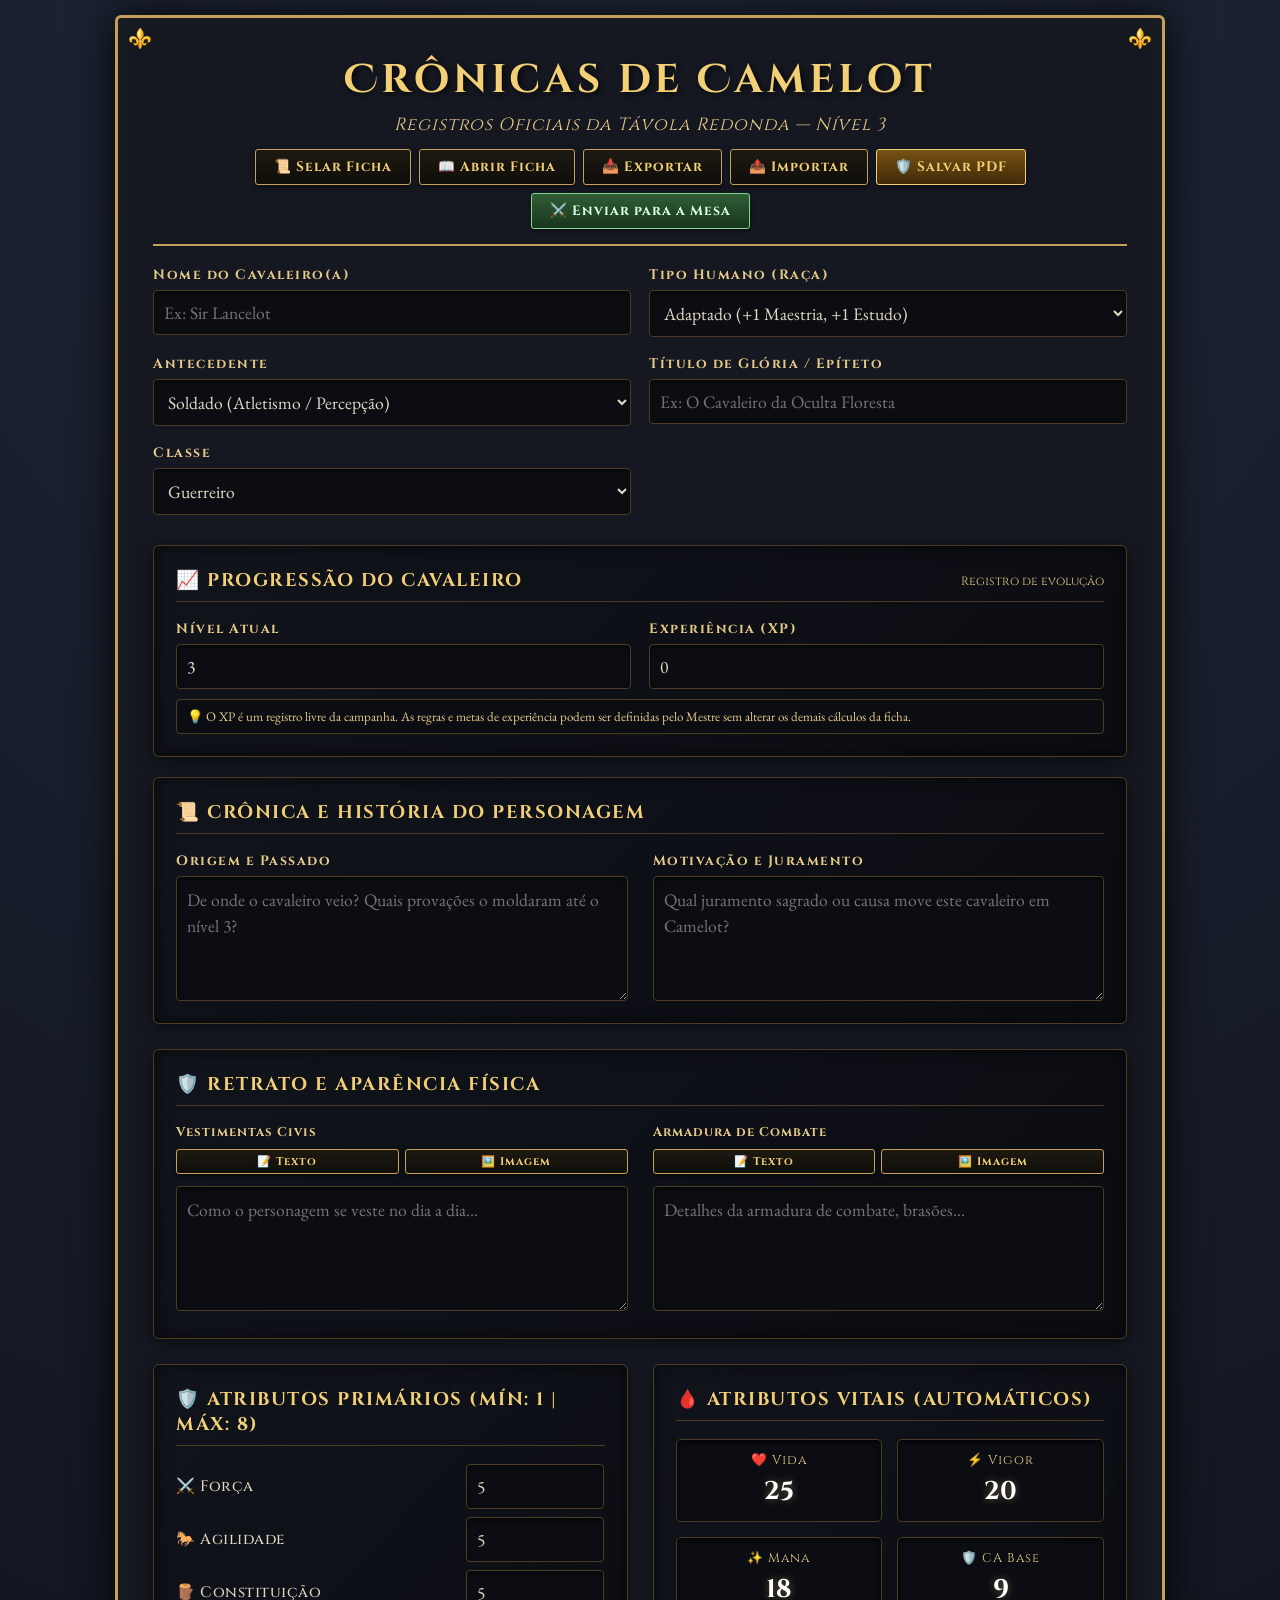
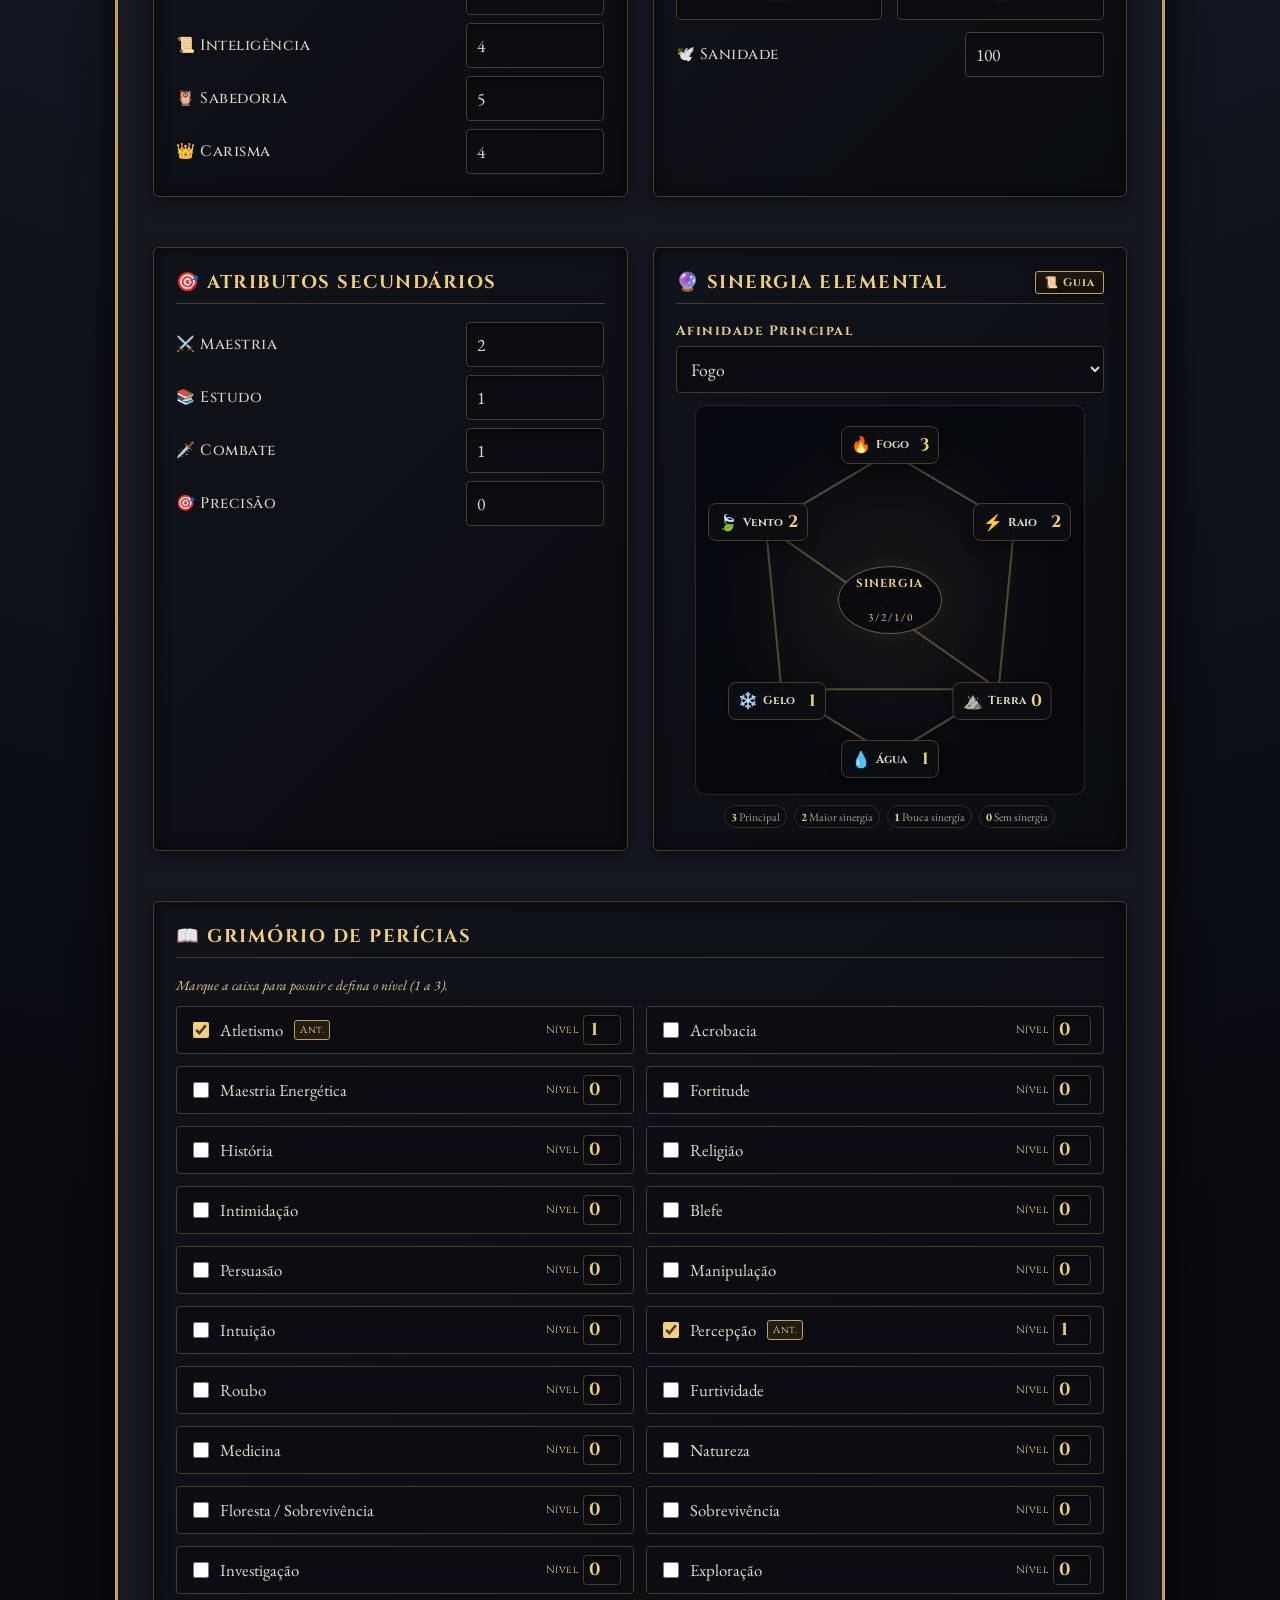
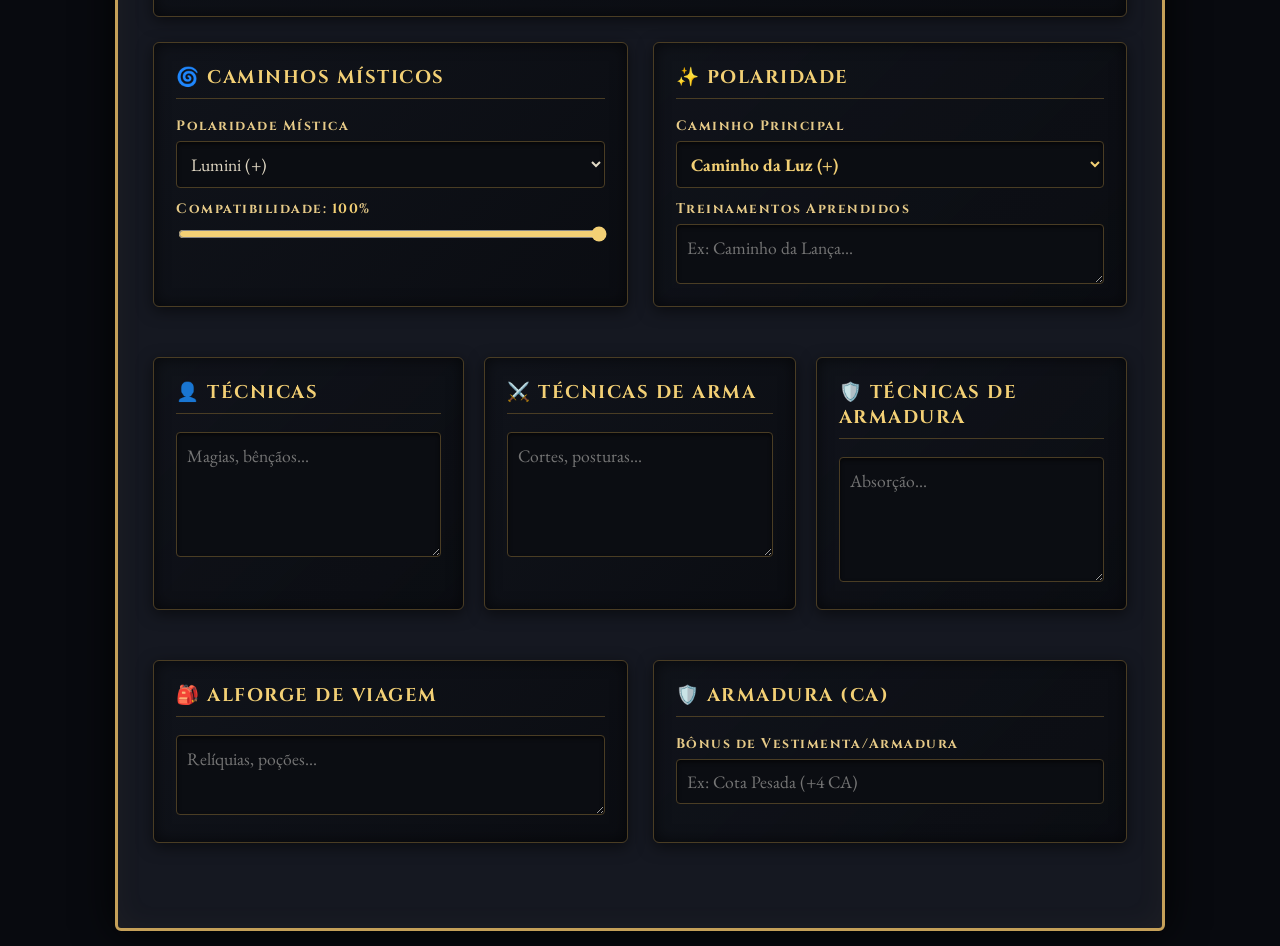
==== commit 7bf68296: "Add files via upload" ====
--- a/ficha-editor.html
+++ b/ficha-editor.html
@@ -645,6 +645,20 @@
             font-size: 0.95em;
         }
 
+
+        /* Diagrama elemental de Camelot */
+        .elemento-diagrama{position:relative;width:100%;max-width:390px;aspect-ratio:1/1;margin:8px auto 10px;border:1px solid rgba(197,160,89,.18);border-radius:10px;background:radial-gradient(circle at 50% 50%,rgba(197,160,89,.06),rgba(7,9,15,.88) 62%);overflow:hidden}
+        .elemento-linhas{position:absolute;inset:0;width:100%;height:100%;pointer-events:none}
+        .elemento-linhas line{stroke:rgba(197,160,89,.38);stroke-width:.55}
+        .elemento-centro{position:absolute;left:50%;top:50%;transform:translate(-50%,-50%);display:grid;place-items:center;width:104px;height:68px;border:1px solid #6d572d;border-radius:50%;background:rgba(8,10,15,.92);box-shadow:0 0 18px rgba(197,160,89,.08);text-align:center}
+        .elemento-centro strong{font-family:'Cinzel',serif;font-size:.72rem;color:var(--accent-gold);letter-spacing:1px}
+        .elemento-centro small{font-size:.7rem;color:var(--border-gold-light)}
+        .elemento-no{position:absolute;transform:translate(-50%,-50%);display:grid;grid-template-columns:auto 1fr auto;align-items:center;gap:5px;min-width:98px;padding:7px 9px;border:1px solid #4a3d24;border-radius:8px;background:rgba(11,13,18,.94);box-shadow:0 4px 12px rgba(0,0,0,.45)}
+        .elemento-no span{font-size:1rem}.elemento-no b{font-family:'Cinzel',serif;color:#e2d9c5;font-size:.72rem}.elemento-no strong{font-family:'Cinzel',serif;color:var(--accent-gold);font-size:1.05rem}
+        .elemento-fogo{left:50%;top:10%}.elemento-raio{left:84%;top:30%}.elemento-terra{left:79%;top:76%}.elemento-agua{left:50%;top:91%}.elemento-gelo{left:21%;top:76%}.elemento-vento{left:16%;top:30%}
+        .elemento-legenda{display:flex;justify-content:center;gap:7px;flex-wrap:wrap;color:#a99d84;font-size:.72rem;margin-top:5px}.elemento-legenda span{padding:3px 6px;border:1px solid #332b1e;border-radius:999px;background:#0b0d12}.elemento-legenda b{color:var(--accent-gold)}
+        @media(max-width:480px){.elemento-no{min-width:82px;padding:5px 6px;grid-template-columns:auto 1fr;gap:3px}.elemento-no strong{grid-column:2;font-size:.92rem;margin-top:-3px}.elemento-centro{width:84px;height:58px}.elemento-centro strong{font-size:.62rem}.elemento-centro small{font-size:.6rem}}
+
         /* CONFIGURAÇÕES DE IMPRESSÃO / PDF LIMPO */
         @media print {
             body {
@@ -699,6 +713,29 @@
         body.modo-edicao #btn-enviar-mesa::after { content: ''; }
         body.modo-visualizacao input, body.modo-visualizacao select, body.modo-visualizacao textarea, body.modo-visualizacao input[type="range"], body.modo-visualizacao input[type="checkbox"] { pointer-events:none; }
         body.modo-visualizacao { padding-top: 8px; }
+
+        /* Polimento mobile e acessibilidade */
+        button:focus-visible, input:focus-visible, select:focus-visible, textarea:focus-visible {
+            outline: 2px solid var(--accent-gold);
+            outline-offset: 2px;
+        }
+        input[type="file"] {
+            max-width: 100%;
+        }
+        @media (max-width: 600px) {
+            body { padding: 6px 4px; }
+            .ficha-container { padding: 10px 8px; border-width: 1px; }
+            h1 { font-size: 1.25em; letter-spacing: 1px; }
+            .subtitulo { font-size: .78em; }
+            button { min-height: 44px; }
+        }
+        @media (prefers-reduced-motion: reduce) {
+            *, *::before, *::after {
+                animation-duration: .01ms !important;
+                animation-iteration-count: 1 !important;
+                transition-duration: .01ms !important;
+            }
+        }
     </style>
 </head>
 <body>
@@ -751,6 +788,18 @@
         <div class="campo-texto">
             <label>Título de Glória / Epíteto</label>
             <input type="text" id="titulo" placeholder="Ex: O Cavaleiro da Oculta Floresta">
+        </div>
+        <div class="campo-texto">
+            <label>Classe</label>
+            <select id="classe">
+                <option value="Guerreiro">Guerreiro</option>
+                <option value="Berserker">Berserker</option>
+                <option value="Assassino">Assassino</option>
+                <option value="Mago">Mago</option>
+                <option value="Arqueiro">Arqueiro</option>
+                <option value="Bardo">Bardo</option>
+                <option value="Curandeiro">Curandeiro</option>
+            </select>
         </div>
     </div>
 
@@ -934,13 +983,27 @@
                     <option value="Vento">Vento</option>
                 </select>
             </div>
-            <div class="pentagono-grid">
-                <div class="elemento-box"><label>🔥 Fogo:</label><span id="val_fogo" class="valor-elem">3</span></div>
-                <div class="elemento-box"><label>⚡ Raio:</label><span id="val_raio" class="valor-elem">2</span></div>
-                <div class="elemento-box"><label>🍃 Vento:</label><span id="val_vento" class="valor-elem">2</span></div>
-                <div class="elemento-box"><label>⛰️ Terra:</label><span id="val_terra" class="valor-elem">1</span></div>
-                <div class="elemento-box"><label>💧 Água:</label><span id="val_agua" class="valor-elem">0</span></div>
-                <div class="elemento-box"><label>❄️ Gelo:</label><span id="val_gelo" class="valor-elem">0</span></div>
+            <div class="elemento-diagrama" aria-label="Diagrama de sinergia elemental">
+                <svg class="elemento-linhas" viewBox="0 0 100 100" preserveAspectRatio="none" aria-hidden="true">
+                    <line x1="50" y1="12" x2="82" y2="31"/>
+                    <line x1="82" y1="31" x2="78" y2="73"/>
+                    <line x1="78" y1="73" x2="50" y2="90"/>
+                    <line x1="50" y1="90" x2="22" y2="73"/>
+                    <line x1="22" y1="73" x2="18" y2="31"/>
+                    <line x1="18" y1="31" x2="50" y2="12"/>
+                    <line x1="78" y1="73" x2="22" y2="73"/>
+                    <line x1="78" y1="73" x2="18" y2="31"/>
+                </svg>
+                <div class="elemento-centro"><strong>SINERGIA</strong><small>3 / 2 / 1 / 0</small></div>
+                <div class="elemento-no elemento-fogo"><span>🔥</span><b>Fogo</b><strong id="val_fogo">3</strong></div>
+                <div class="elemento-no elemento-raio"><span>⚡</span><b>Raio</b><strong id="val_raio">2</strong></div>
+                <div class="elemento-no elemento-terra"><span>⛰️</span><b>Terra</b><strong id="val_terra">1</strong></div>
+                <div class="elemento-no elemento-agua"><span>💧</span><b>Água</b><strong id="val_agua">0</strong></div>
+                <div class="elemento-no elemento-gelo"><span>❄️</span><b>Gelo</b><strong id="val_gelo">0</strong></div>
+                <div class="elemento-no elemento-vento"><span>🍃</span><b>Vento</b><strong id="val_vento">2</strong></div>
+            </div>
+            <div class="elemento-legenda">
+                <span><b>3</b> Principal</span><span><b>2</b> Maior sinergia</span><span><b>1</b> Pouca sinergia</span><span><b>0</b> Sem sinergia</span>
             </div>
         </div>
     </div>
@@ -1033,23 +1096,27 @@
             <ul>
                 <li><b>Valores:</b>
                     <br>• <b>Principal:</b> <b>3</b>.
-                    <br>• <b>Conexão Forte:</b> <b>2</b>.
-                    <br>• <b>Conexão Fraca:</b> <b>1</b>.
-                    <br>• <b>Opostos:</b> <b>0</b>.
+                    <br>• <b>Maior sinergia:</b> <b>2</b>.
+                    <br>• <b>Pouca sinergia:</b> <b>1</b>.
+                    <br>• <b>Sem sinergia:</b> <b>0</b>.
                 </li>
+                <li style="margin-top:10px;"><b>Maiores sinergias:</b> Fogo ↔ Vento/Raio; Vento ↔ Fogo/Terra; Raio ↔ Fogo/Terra; Terra ↔ Raio/Vento; Água ↔ Gelo/Terra; Gelo ↔ Vento/Terra.</li>
             </ul>
         </div>
     </div>
 </div>
 
 <script>
+// Sinergias definidas para Camelot. As relações de 2 são exatamente as
+// maiores sinergias fornecidas. As relações restantes foram completadas de
+// forma simétrica: três pares sem sinergia (0) e as demais relações com 1.
 const mapaSinergias = {
-    "Fogo": { Fogo: 3, Raio: 2, Vento: 2, Terra: 1, Água: 0, Gelo: 0 },
-    "Raio": { Raio: 3, Fogo: 2, Terra: 2, Vento: 1, Gelo: 0, Água: 0 },
-    "Terra": { Terra: 3, Raio: 2, Gelo: 2, Água: 1, Fogo: 0, Vento: 0 },
-    "Água": { Água: 3, Gelo: 2, Terra: 2, Fogo: 1, Raio: 0, Gelo: 0 },
-    "Gelo": { Gelo: 3, Água: 2, Vento: 2, Terra: 1, Fogo: 0, Raio: 0 },
-    "Vento": { Vento: 3, Fogo: 2, Gelo: 2, Raio: 1, Terra: 0, Água: 0 }
+    "Fogo": { Fogo: 3, Raio: 2, Terra: 0, Água: 1, Gelo: 1, Vento: 2 },
+    "Raio": { Fogo: 2, Raio: 3, Terra: 2, Água: 1, Gelo: 0, Vento: 1 },
+    "Terra": { Fogo: 0, Raio: 2, Terra: 3, Água: 2, Gelo: 2, Vento: 2 },
+    "Água": { Fogo: 1, Raio: 1, Terra: 2, Água: 3, Gelo: 2, Vento: 0 },
+    "Gelo": { Fogo: 1, Raio: 0, Terra: 2, Água: 2, Gelo: 3, Vento: 2 },
+    "Vento": { Fogo: 2, Raio: 1, Terra: 2, Água: 0, Gelo: 2, Vento: 3 }
 };
 
 const periciasCatalogo = [
@@ -1219,7 +1286,7 @@
 }
 
 const listaCamposFixos = [
-    'nome', 'tipo_humano', 'antecedente', 'titulo', 'nivel', 'xp_atual',
+    'nome', 'tipo_humano', 'antecedente', 'titulo', 'classe', 'nivel', 'xp_atual',
     'historia_origem', 'historia_motivacao',
     'aparencia_civil', 'input_civil_base64',
     'aparencia_armadura', 'input_armadura_base64',
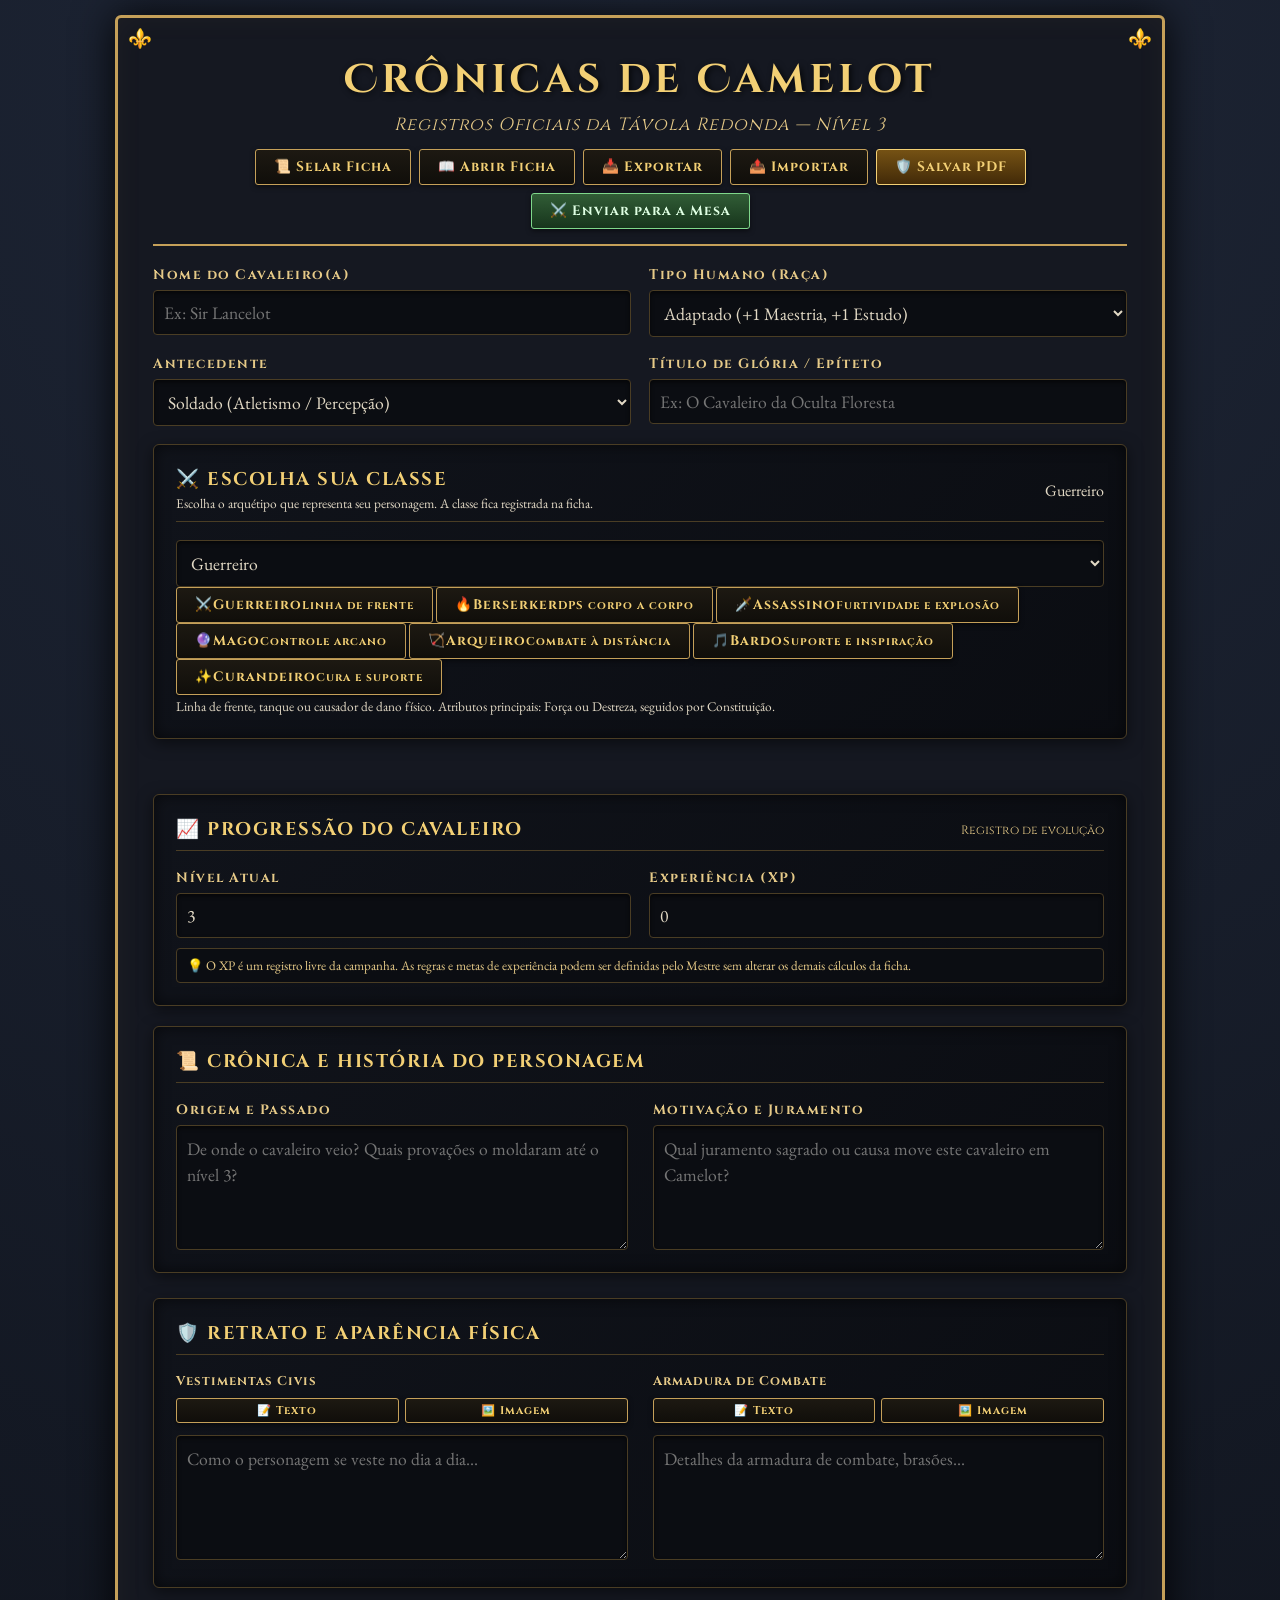
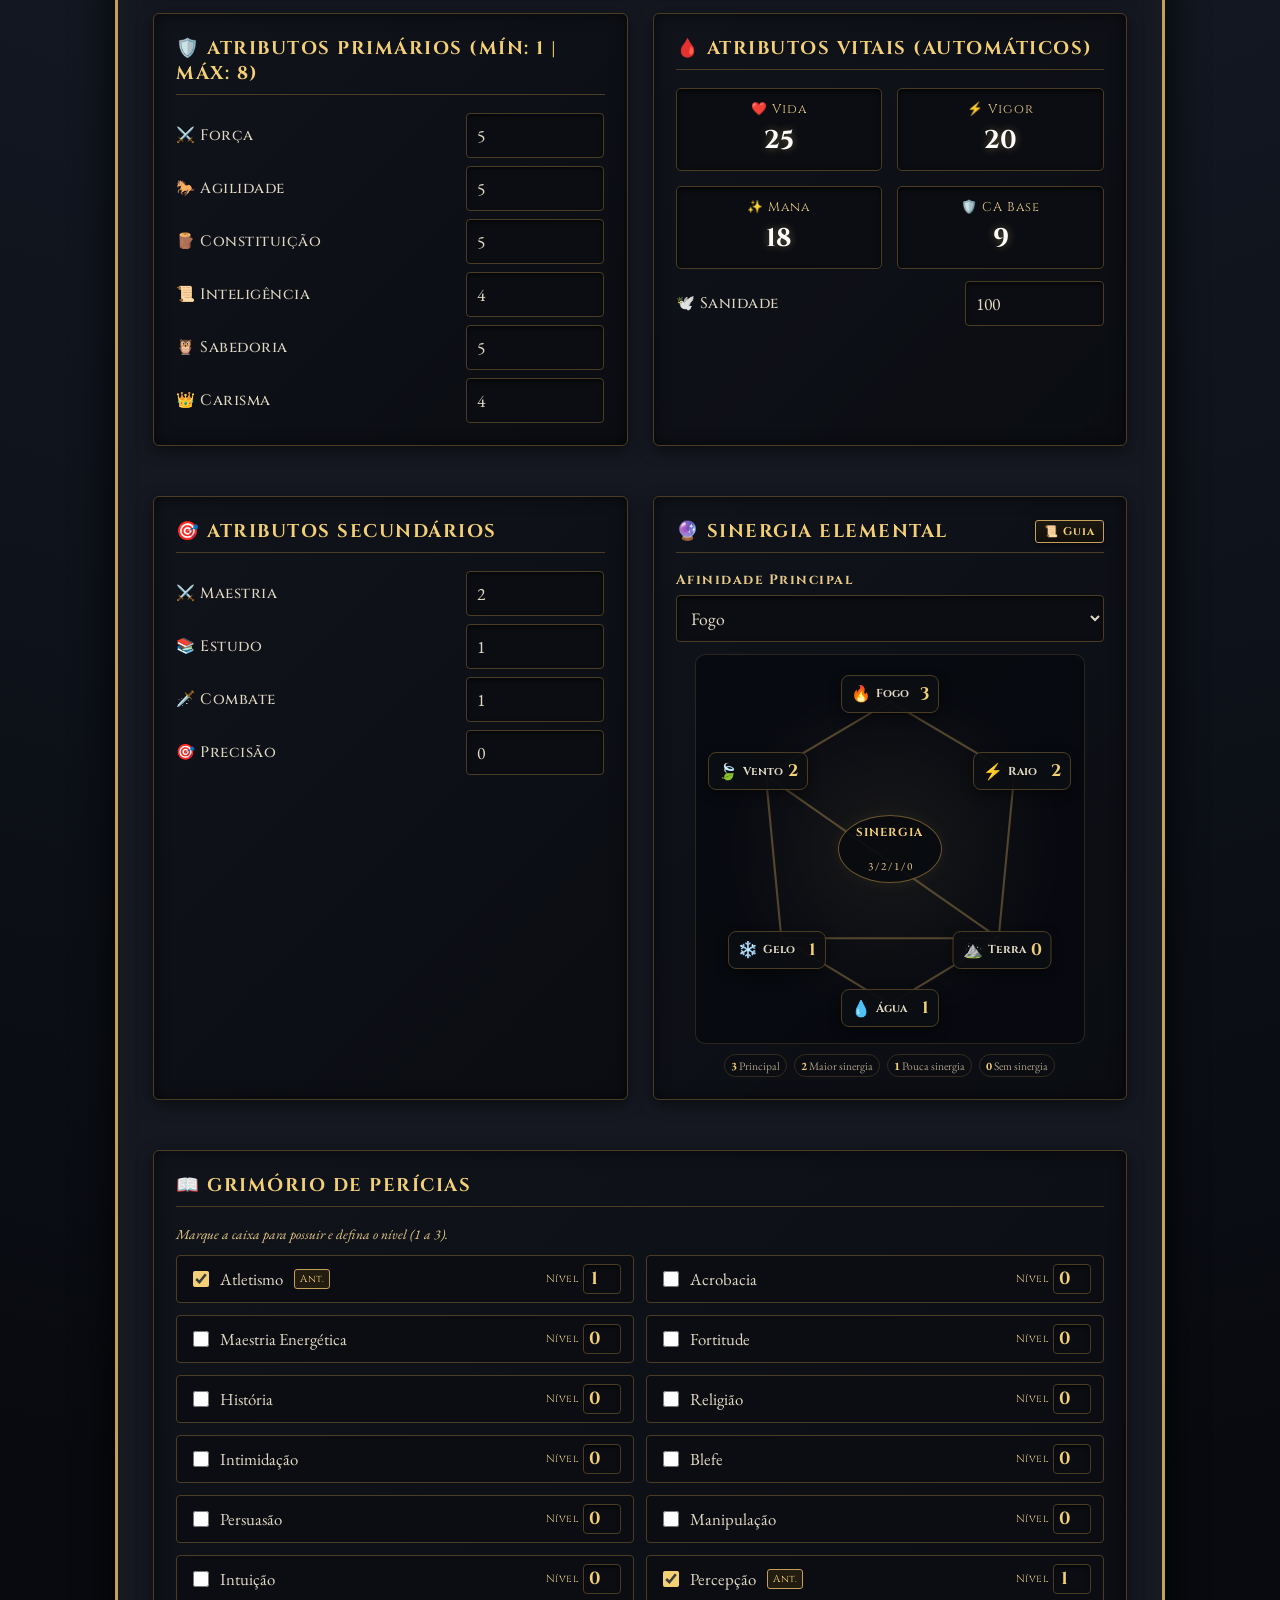
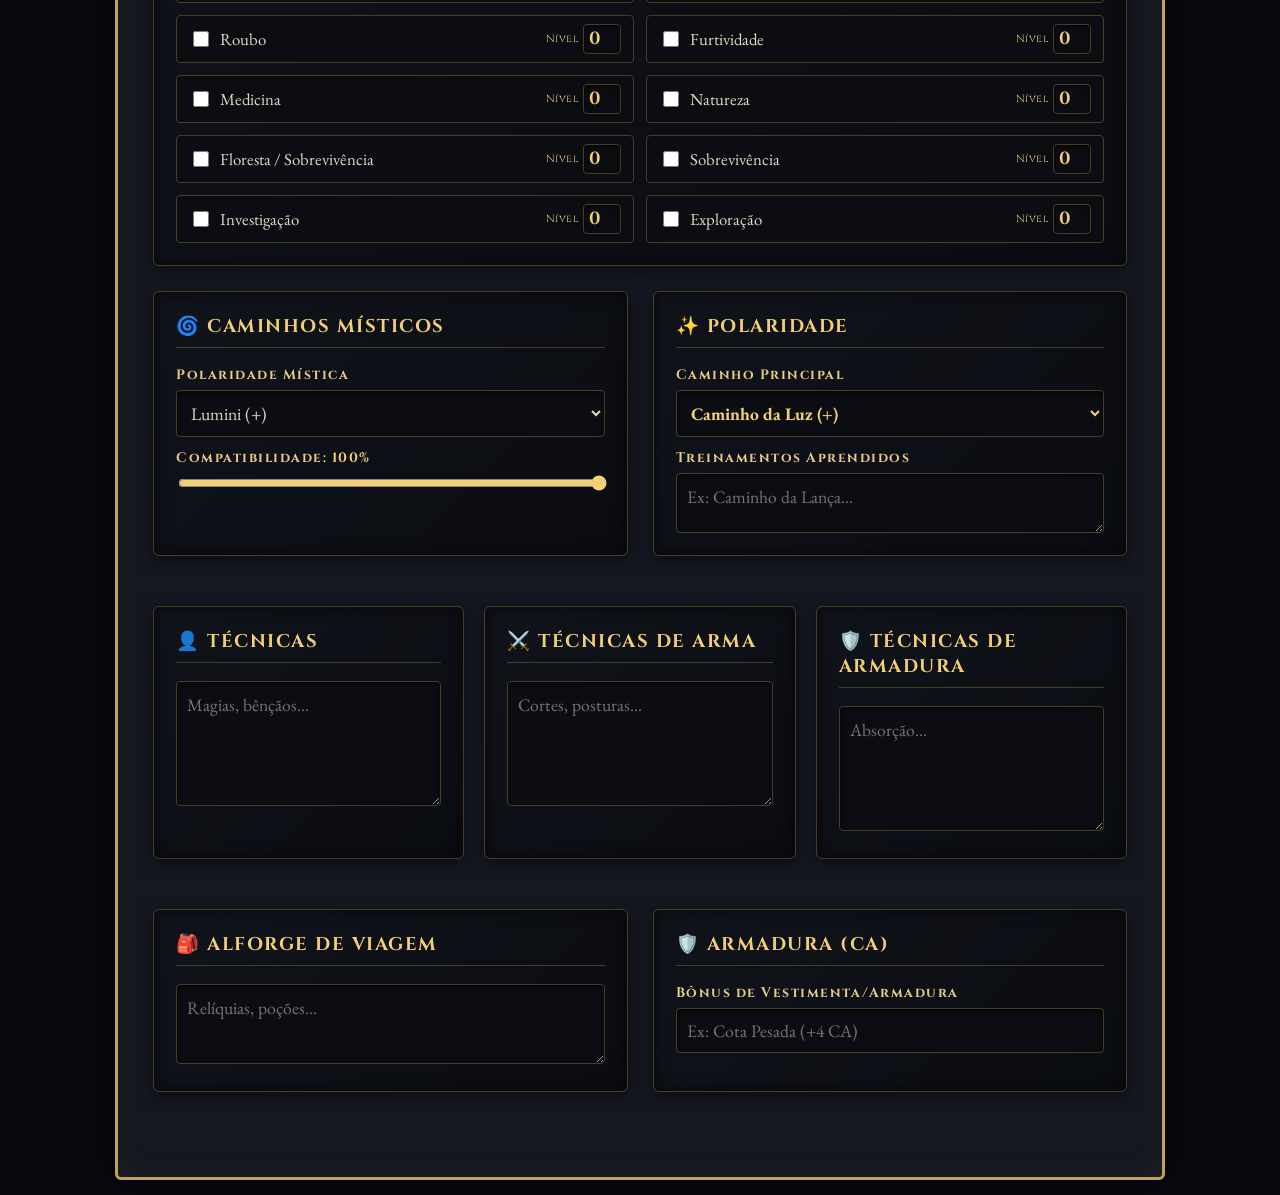
==== commit 907debe1: "Add files via upload" ====
--- a/ficha-editor.html
+++ b/ficha-editor.html
@@ -789,9 +789,15 @@
             <label>Título de Glória / Epíteto</label>
             <input type="text" id="titulo" placeholder="Ex: O Cavaleiro da Oculta Floresta">
         </div>
-        <div class="campo-texto">
-            <label>Classe</label>
-            <select id="classe">
+        <div class="bloco escolha-classe-camelot" style="grid-column: 1 / -1;">
+            <div class="bloco-header-flex">
+                <div>
+                    <h2>⚔️ Escolha sua Classe</h2>
+                    <small class="subtexto-classe-camelot">Escolha o arquétipo que representa seu personagem. A classe fica registrada na ficha.</small>
+                </div>
+                <span id="classe_selecionada_badge" class="classe-badge-camelot">Guerreiro</span>
+            </div>
+            <select id="classe" onchange="atualizarDescricaoClasse()" class="select-classe-camelot" aria-label="Classe do personagem">
                 <option value="Guerreiro">Guerreiro</option>
                 <option value="Berserker">Berserker</option>
                 <option value="Assassino">Assassino</option>
@@ -800,6 +806,16 @@
                 <option value="Bardo">Bardo</option>
                 <option value="Curandeiro">Curandeiro</option>
             </select>
+            <div id="classes_seletor_camelot" class="classes-seletor-camelot">
+                <button type="button" class="classe-opcao-camelot selecionada" data-classe="Guerreiro" onclick="selecionarClasseCamelot('Guerreiro')"><span>⚔️</span><strong>Guerreiro</strong><small>Linha de frente</small></button>
+                <button type="button" class="classe-opcao-camelot" data-classe="Berserker" onclick="selecionarClasseCamelot('Berserker')"><span>🔥</span><strong>Berserker</strong><small>DPS corpo a corpo</small></button>
+                <button type="button" class="classe-opcao-camelot" data-classe="Assassino" onclick="selecionarClasseCamelot('Assassino')"><span>🗡️</span><strong>Assassino</strong><small>Furtividade e explosão</small></button>
+                <button type="button" class="classe-opcao-camelot" data-classe="Mago" onclick="selecionarClasseCamelot('Mago')"><span>🔮</span><strong>Mago</strong><small>Controle arcano</small></button>
+                <button type="button" class="classe-opcao-camelot" data-classe="Arqueiro" onclick="selecionarClasseCamelot('Arqueiro')"><span>🏹</span><strong>Arqueiro</strong><small>Combate à distância</small></button>
+                <button type="button" class="classe-opcao-camelot" data-classe="Bardo" onclick="selecionarClasseCamelot('Bardo')"><span>🎵</span><strong>Bardo</strong><small>Suporte e inspiração</small></button>
+                <button type="button" class="classe-opcao-camelot" data-classe="Curandeiro" onclick="selecionarClasseCamelot('Curandeiro')"><span>✨</span><strong>Curandeiro</strong><small>Cura e suporte</small></button>
+            </div>
+            <small id="descricao_classe" class="descricao-classe-camelot">Linha de frente, tanque ou causador de dano físico. Atributos principais: Força ou Destreza, seguidos por Constituição.</small>
         </div>
     </div>
 
@@ -1110,13 +1126,43 @@
 // Sinergias definidas para Camelot. As relações de 2 são exatamente as
 // maiores sinergias fornecidas. As relações restantes foram completadas de
 // forma simétrica: três pares sem sinergia (0) e as demais relações com 1.
+const classesCamelot = {
+    Guerreiro: 'Linha de frente, tanque ou causador de dano físico. Atributos principais: Força ou Destreza, seguidos por Constituição.',
+    Berserker: 'DPS corpo a corpo de alto risco e alta recompensa; troca integridade física ou vida por poder ofensivo.',
+    Assassino: 'Furtividade extrema, dano explosivo, venenos e alta mobilidade para aproximar, atacar e reposicionar-se.',
+    Mago: 'Controlador e utilitário arcano. Inteligência determina a potência e a CD das magias.',
+    Arqueiro: 'Combate à distância. Destreza, Agilidade e Percepção focam precisão e força dos disparos.',
+    Bardo: 'Suporte principal, controlador e rosto do grupo. Carisma define o poder das magias e da inspiração.',
+    Curandeiro: 'Suporte, cura e líder de combate. Sabedoria controla a eficácia das magias e curas.'
+};
+
+function selecionarClasseCamelot(nome) {
+    const select = document.getElementById('classe');
+    if (!select || !classesCamelot[nome]) return;
+    select.value = nome;
+    atualizarDescricaoClasse();
+}
+
+function atualizarDescricaoClasse() {
+    const select = document.getElementById('classe');
+    const desc = document.getElementById('descricao_classe');
+    const badge = document.getElementById('classe_selecionada_badge');
+    if (!select) return;
+    const nome = select.value;
+    if (desc) desc.textContent = classesCamelot[nome] || '';
+    if (badge) badge.textContent = nome;
+    document.querySelectorAll('.classe-opcao-camelot').forEach(btn => {
+        btn.classList.toggle('selecionada', btn.dataset.classe === nome);
+    });
+}
+
 const mapaSinergias = {
-    "Fogo": { Fogo: 3, Raio: 2, Terra: 0, Água: 1, Gelo: 1, Vento: 2 },
-    "Raio": { Fogo: 2, Raio: 3, Terra: 2, Água: 1, Gelo: 0, Vento: 1 },
-    "Terra": { Fogo: 0, Raio: 2, Terra: 3, Água: 2, Gelo: 2, Vento: 2 },
-    "Água": { Fogo: 1, Raio: 1, Terra: 2, Água: 3, Gelo: 2, Vento: 0 },
-    "Gelo": { Fogo: 1, Raio: 0, Terra: 2, Água: 2, Gelo: 3, Vento: 2 },
-    "Vento": { Fogo: 2, Raio: 1, Terra: 2, Água: 0, Gelo: 2, Vento: 3 }
+    Fogo:  { Fogo: 3, Raio: 2, Vento: 2, Terra: 0, Água: 1, Gelo: 1 },
+    Raio:  { Fogo: 2, Raio: 3, Terra: 2, Vento: 1, Água: 1, Gelo: 0 },
+    Terra: { Fogo: 0, Raio: 2, Terra: 3, Vento: 2, Água: 2, Gelo: 2 },
+    Água:  { Fogo: 1, Raio: 1, Terra: 2, Vento: 0, Água: 3, Gelo: 2 },
+    Gelo:  { Fogo: 1, Raio: 0, Terra: 2, Vento: 2, Água: 2, Gelo: 3 },
+    Vento: { Fogo: 2, Raio: 1, Terra: 2, Vento: 3, Água: 0, Gelo: 2 }
 };
 
 const periciasCatalogo = [
@@ -1350,6 +1396,7 @@
     atualizarElementos();
     atualizarOrigemPericias();
     atualizarProgressaoFicha();
+    atualizarDescricaoClasse();
 }
 
 function salvarLocal() {
@@ -1402,6 +1449,7 @@
     construirListaPericias();
     calcularTudo();
     atualizarElementos();
+    atualizarDescricaoClasse();
     atualizarPorcentagemEnergia(document.getElementById('energia_porcentagem').value);
     atualizarProgressaoFicha();
     inicializarIntegracaoMesa();
